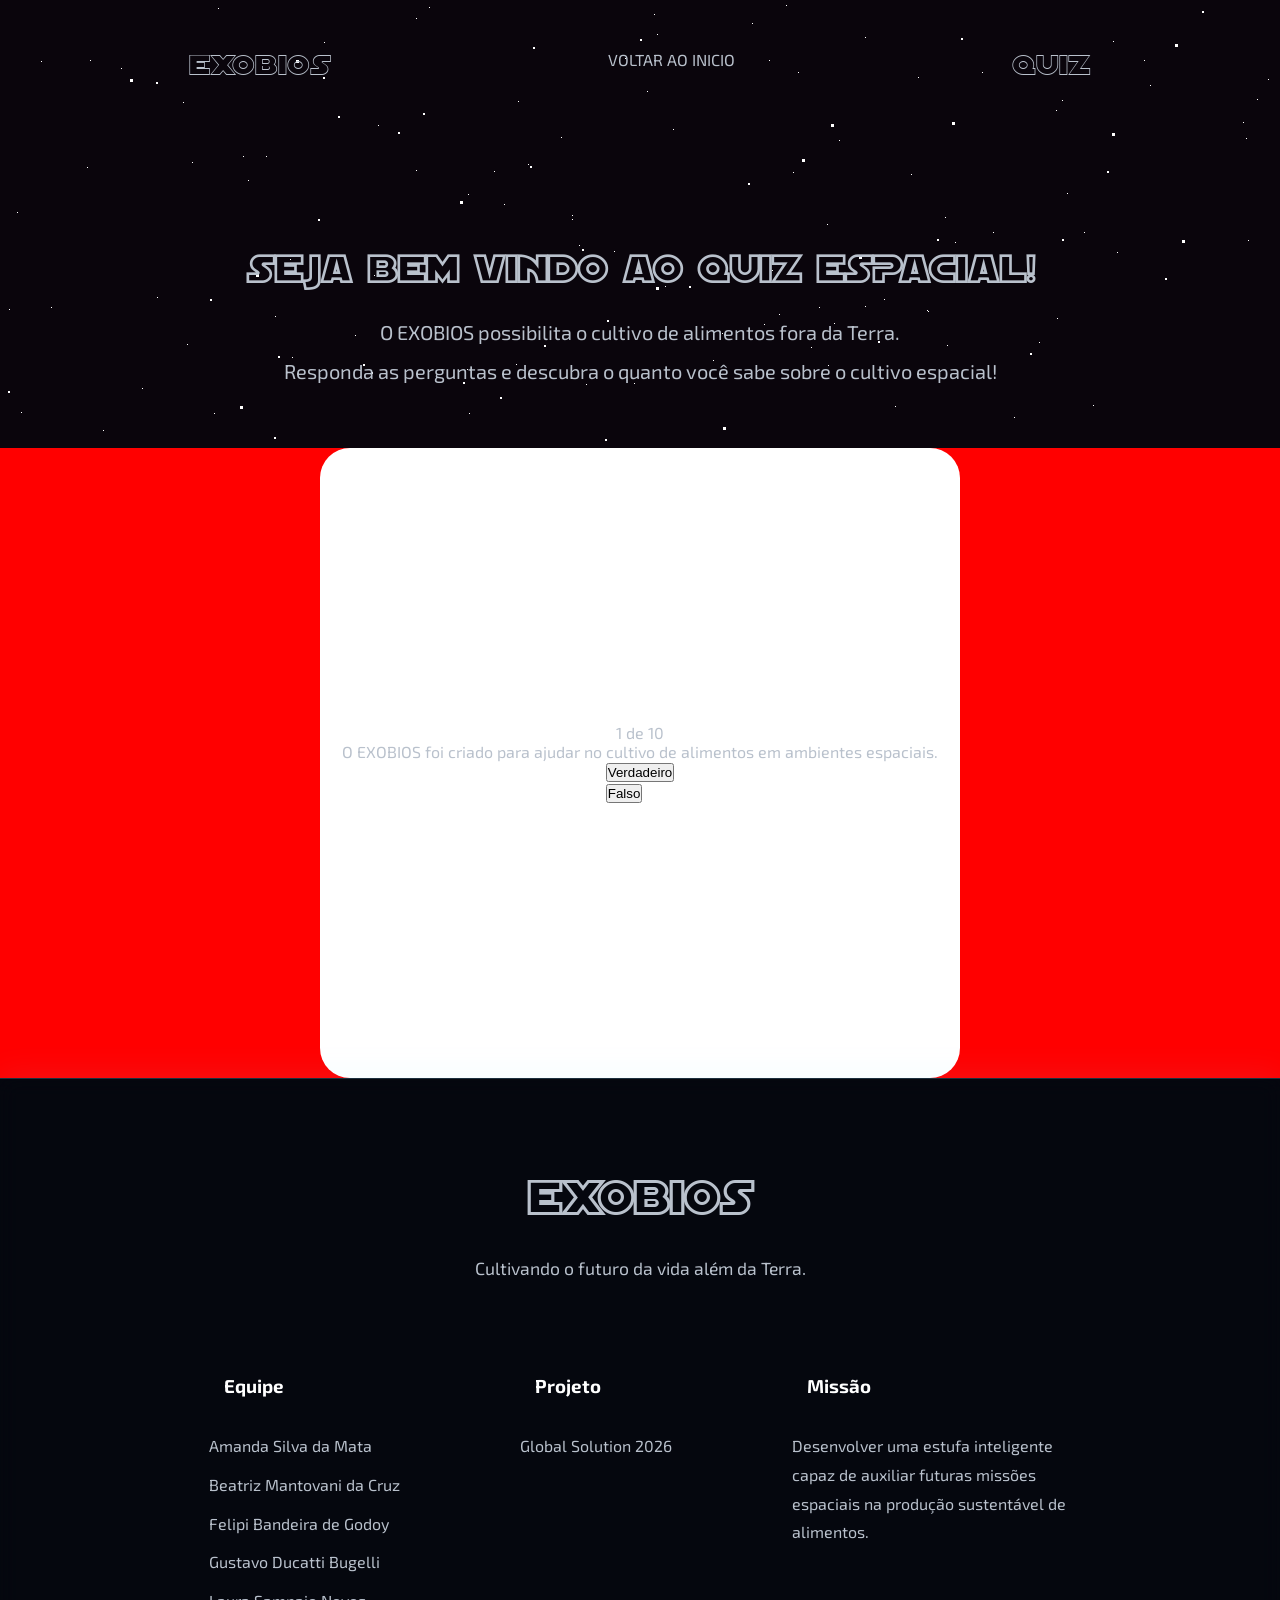
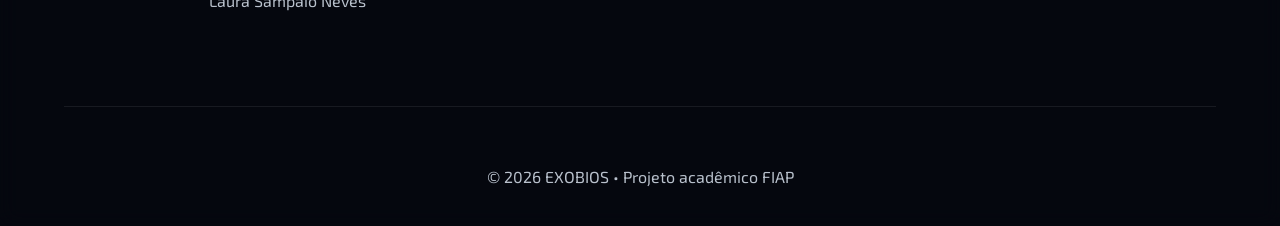
==== src/pages/quiz.html @ ea86cc4a "add: adicionando quiz" ====
<!DOCTYPE html>
<html lang="en">
<head>
    <meta charset="UTF-8">
    <meta name="viewport" content="width=device-width, initial-scale=1.0">
    <link rel="stylesheet" href="../style/quiz.css">
    <link rel="stylesheet" href="../style/style.css">
    <link rel="preconnect" href="https://fonts.googleapis.com">
    <link rel="preconnect" href="https://fonts.gstatic.com" crossorigin>
    <link href="https://fonts.googleapis.com/css2?family=Exo+2:ital,wght@0,100..900;1,100..900&family=Roboto:ital,wght@0,100..900;1,100..900&display=swap" rel="stylesheet">
    <link rel="icon" href="../assets/imgs/lua-icon.svg" type="image/png">
    <title>EXOBIOS</title>
</head>
<body>
    <section class="wrapper">
        <div id="stars"></div>
        <div id="stars2"></div>
        <div id="stars3"></div>
    </section>
    <header>
        <div class="menu-container">
            <a href="../../index.html" class="exobios-home">EXOBIOS</a>
            <div class="menu-opcoes">
                <a href="#problema" class="menu-opcoes-link">VOLTAR AO INICIO</a>
            </div>
            <a href="./quiz.html" class="quiz-home">QUIZ</a>
        </div>
    </header>


    <main>
        <section id="inicio-quiz">
            <h1 class="quiz-titulo">SEJA BEM VINDO AO QUIZ ESPACIAL!</h1>
            <p class="quiz-subtitulo">O EXOBIOS possibilita o cultivo de alimentos fora da Terra.</p>
            <p class="quiz-subtitulo">Responda as perguntas e descubra o quanto você sabe sobre o cultivo espacial!</p>
        </section>
        

        <section id="quiz-container">
            <div id="conteudo-quiz">
                <span class="numero"></span>
                <p class="pergunta"></p>
                <div class="respostas"></div>
            </div>

            <div id="resultado-quiz">
                <h2 class="resultado-titulo"></h2>
                <p class="resultado-subtitulo"></p>
                <button id="btn-reiniciar-quiz">Reiniciar Quiz</button>
            </div>
        </section>
    </main>


    <footer class="footer-exobios">
        <div class="footer-topo">
            <div class="footer-linha"></div>
            <h2 class="footer-logo">EXOBIOS</h2>
            <p class="footer-slogan">
                Cultivando o futuro da vida além da Terra.
            </p>
        </div>
        <div class="footer-conteudo">
            <div class="footer-coluna">
                <h3>Equipe</h3>
                <p>Amanda Silva da Mata</p>
                <p>Beatriz Mantovani da Cruz</p>
                <p>Felipi Bandeira de Godoy</p>
                <p>Gustavo Ducatti Bugelli</p>
                <p>Laura Sampaio Neves</p>
            </div>
            <div class="footer-coluna">
                <h3>Projeto</h3>
                <p>Global Solution 2026</p>
            </div>
            <div class="footer-coluna">
                <h3>Missão</h3>
                <p>
                    Desenvolver uma estufa inteligente capaz de auxiliar
                    futuras missões espaciais na produção sustentável de alimentos.
                </p>
            </div>
        </div>
        <div class="footer-base">
            <div class="footer-planetas">
                <i class="fa-solid fa-seedling"></i>
                <i class="fa-solid fa-microchip"></i>
                <i class="fa-solid fa-satellite"></i>
                <i class="fa-solid fa-rocket"></i>
            </div>
            <p>
                © 2026 EXOBIOS • Projeto acadêmico FIAP
            </p>
        </div>
    </footer>

    <script src="../js/script.js" type="module"></script>
</body>
</html>
---- src/style/quiz.css ----
#inicio-quiz {
    padding: 50px;
}

.quiz-titulo {
    font-size: 40px;
    color: #B9C1CC;
    text-align: center;
    margin-bottom: 30px;
}

.quiz-subtitulo {
    font-family: "Exo 2", sans-serif;
    font-size: 20px;
    text-align: center;
    margin: 15px;
}


/* QUIZ CONTAINER */

#quiz-container {
    display: flex;
    flex-direction: column;
    align-items: center;
    gap: 20px;
    justify-content: center;
    background-color: #ff0000;
    height: 70vh;
}

#conteudo-quiz, #resultado-quiz {
    display: flex;
    flex-direction: column;
    align-items: center;
    padding: 20px;
    justify-content: center;
    background-color: #fff;
    border-radius: 30px;
    width: 50%;
    height: 100%;
}

#resultado-quiz {
    display: none;
}
---- src/style/style.css ----
*{
    margin: 0;
    padding: 0;
    box-sizing: border-box;
}

@font-face {
    font-family: 'SF';
    src: url('../assets/fonts/SF\ Distant\ Galaxy\ Outline.ttf');
}

:root {
  --fundo-body: #0A050C;
  --texto: #B9C1CC;
}

html{
    scroll-behavior: smooth;
}

body{
    background-color: var(--fundo-body);
    color: var(--texto);
    font-family: "Exo 2", sans-serif;
}

/* efeito de estrelas no fundo :) ínicio */

#stars {
    width: 1px;
    height: 1px;
    background: transparent;
    animation: animStar 50s linear infinite;
    box-shadow: 779px 1331px #fff, 324px 42px #fff, 303px 586px #fff,
    1312px 276px #fff, 451px 625px #fff, 521px 1931px #fff, 1087px 1871px #fff,
    36px 1546px #fff, 132px 934px #fff, 1698px 901px #fff, 1418px 664px #fff,
    1448px 1157px #fff, 1084px 232px #fff, 347px 1776px #fff, 1722px 243px #fff,
    1629px 835px #fff, 479px 969px #fff, 1231px 960px #fff, 586px 384px #fff,
    164px 527px #fff, 8px 646px #fff, 1150px 1126px #fff, 665px 1357px #fff,
    1556px 1982px #fff, 1260px 1961px #fff, 1675px 1741px #fff,
    1843px 1514px #fff, 718px 1628px #fff, 242px 1343px #fff, 1497px 1880px #fff,
    1364px 230px #fff, 1739px 1302px #fff, 636px 959px #fff, 304px 686px #fff,
    614px 751px #fff, 1935px 816px #fff, 1428px 60px #fff, 355px 335px #fff,
    1594px 158px #fff, 90px 60px #fff, 1553px 162px #fff, 1239px 1825px #fff,
    1945px 587px #fff, 749px 1785px #fff, 1987px 1172px #fff, 1301px 1237px #fff,
    1039px 342px #fff, 1585px 1481px #fff, 995px 1048px #fff, 524px 932px #fff,
    214px 413px #fff, 1701px 1300px #fff, 1037px 1613px #fff, 1871px 996px #fff,
    1360px 1635px #fff, 1110px 1313px #fff, 412px 1783px #fff, 1949px 177px #fff,
    903px 1854px #fff, 700px 1936px #fff, 378px 125px #fff, 308px 834px #fff,
    1118px 962px #fff, 1350px 1929px #fff, 781px 1811px #fff, 561px 137px #fff,
    757px 1148px #fff, 1670px 1979px #fff, 343px 739px #fff, 945px 795px #fff,
    576px 1903px #fff, 1078px 1436px #fff, 1583px 450px #fff, 1366px 474px #fff,
    297px 1873px #fff, 192px 162px #fff, 1624px 1633px #fff, 59px 453px #fff,
    82px 1872px #fff, 1933px 498px #fff, 1966px 1974px #fff, 1975px 1688px #fff,
    779px 314px #fff, 1858px 1543px #fff, 73px 1507px #fff, 1693px 975px #fff,
    1683px 108px #fff, 1768px 1654px #fff, 654px 14px #fff, 494px 171px #fff,
    1689px 1895px #fff, 1660px 263px #fff, 1031px 903px #fff, 1203px 1393px #fff,
    1333px 1421px #fff, 1113px 41px #fff, 1206px 1645px #fff, 1325px 1635px #fff,
    142px 388px #fff, 572px 215px #fff, 1535px 296px #fff, 1419px 407px #fff,
    1379px 1003px #fff, 329px 469px #fff, 1791px 1652px #fff, 935px 1802px #fff,
    1330px 1820px #fff, 421px 1933px #fff, 828px 365px #fff, 275px 316px #fff,
    707px 960px #fff, 1605px 1554px #fff, 625px 58px #fff, 717px 1697px #fff,
    1669px 246px #fff, 1925px 322px #fff, 1154px 1803px #fff, 1929px 295px #fff,
    1248px 240px #fff, 1045px 1755px #fff, 166px 942px #fff, 1888px 1773px #fff,
    678px 1963px #fff, 1370px 569px #fff, 1974px 1400px #fff, 1786px 460px #fff,
    51px 307px #fff, 784px 1400px #fff, 730px 1258px #fff, 1712px 393px #fff,
    416px 170px #fff, 1797px 1932px #fff, 572px 219px #fff, 1557px 1856px #fff,
    218px 8px #fff, 348px 1334px #fff, 469px 413px #fff, 385px 1738px #fff,
    1357px 1818px #fff, 240px 942px #fff, 248px 1847px #fff, 1535px 806px #fff,
    236px 1514px #fff, 1429px 1556px #fff, 73px 1633px #fff, 1398px 1121px #fff,
    671px 1301px #fff, 1404px 1663px #fff, 740px 1018px #fff, 1600px 377px #fff,
    785px 514px #fff, 112px 1084px #fff, 1915px 1887px #fff, 1463px 1848px #fff,
    687px 1115px #fff, 1268px 1768px #fff, 1729px 1425px #fff,
    1284px 1022px #fff, 801px 974px #fff, 1975px 1317px #fff, 1354px 834px #fff,
    1446px 1484px #fff, 1283px 1786px #fff, 11px 523px #fff, 1842px 236px #fff,
    1355px 654px #fff, 429px 7px #fff, 1033px 1128px #fff, 157px 297px #fff,
    545px 635px #fff, 52px 1080px #fff, 827px 1520px #fff, 1121px 490px #fff,
    9px 309px #fff, 1744px 1586px #fff, 1014px 417px #fff, 1534px 524px #fff,
    958px 552px #fff, 1403px 1496px #fff, 387px 703px #fff, 1522px 548px #fff,
    1355px 282px #fff, 1532px 601px #fff, 1838px 790px #fff, 290px 259px #fff,
    295px 598px #fff, 1601px 539px #fff, 1561px 1272px #fff, 34px 1922px #fff,
    1024px 543px #fff, 467px 369px #fff, 722px 333px #fff, 1976px 1255px #fff,
    766px 983px #fff, 1582px 1285px #fff, 12px 512px #fff, 617px 1410px #fff,
    682px 577px #fff, 1334px 1438px #fff, 439px 327px #fff, 1617px 1661px #fff,
    673px 129px #fff, 794px 941px #fff, 1386px 1902px #fff, 37px 1353px #fff,
    1467px 1353px #fff, 416px 18px #fff, 187px 344px #fff, 200px 1898px #fff,
    1491px 1619px #fff, 811px 347px #fff, 924px 1827px #fff, 945px 217px #fff,
    1735px 1228px #fff, 379px 1890px #fff, 79px 761px #fff, 825px 1837px #fff,
    1980px 1558px #fff, 1308px 1573px #fff, 1488px 1726px #fff,
    382px 1208px #fff, 522px 595px #fff, 1277px 1898px #fff, 354px 552px #fff,
    161px 1784px #fff, 614px 251px #fff, 526px 1576px #fff, 17px 212px #fff,
    179px 996px #fff, 467px 1208px #fff, 1944px 1838px #fff, 1140px 1093px #fff,
    858px 1007px #fff, 200px 1064px #fff, 423px 1964px #fff, 1945px 439px #fff,
    1377px 689px #fff, 1120px 1437px #fff, 1876px 668px #fff, 907px 1324px #fff,
    343px 1976px #fff, 1816px 1501px #fff, 1849px 177px #fff, 647px 91px #fff,
    1984px 1012px #fff, 1336px 1300px #fff, 128px 648px #fff, 305px 1060px #fff,
    1324px 826px #fff, 1263px 1314px #fff, 1801px 629px #fff, 1614px 1555px #fff,
    1634px 90px #fff, 1603px 452px #fff, 891px 1984px #fff, 1556px 1906px #fff,
    121px 68px #fff, 1676px 1714px #fff, 516px 936px #fff, 1947px 1492px #fff,
    1455px 1519px #fff, 45px 602px #fff, 205px 1039px #fff, 793px 172px #fff,
    1562px 1739px #fff, 1056px 110px #fff, 1512px 379px #fff, 1795px 1621px #fff,
    1848px 607px #fff, 262px 1719px #fff, 477px 991px #fff, 483px 883px #fff,
    1239px 1197px #fff, 1496px 647px #fff, 1649px 25px #fff, 1491px 1946px #fff,
    119px 996px #fff, 179px 1472px #fff, 1341px 808px #fff, 1565px 1700px #fff,
    407px 1544px #fff, 1754px 357px #fff, 1288px 981px #fff, 902px 1997px #fff,
    1755px 1668px #fff, 186px 877px #fff, 1202px 1882px #fff, 461px 1213px #fff,
    1400px 748px #fff, 1969px 1899px #fff, 809px 522px #fff, 514px 1219px #fff,
    374px 275px #fff, 938px 1973px #fff, 357px 552px #fff, 144px 1722px #fff,
    1572px 912px #fff, 402px 1858px #fff, 1544px 1195px #fff, 667px 1257px #fff,
    727px 1496px #fff, 993px 232px #fff, 1772px 313px #fff, 1040px 1590px #fff,
    1204px 1973px #fff, 1268px 79px #fff, 1555px 1048px #fff, 986px 1707px #fff,
    978px 1710px #fff, 713px 360px #fff, 407px 863px #fff, 461px 736px #fff,
    284px 1608px #fff, 103px 430px #fff, 1283px 1319px #fff, 977px 1186px #fff,
    1966px 1516px #fff, 1287px 1129px #fff, 70px 1098px #fff, 1189px 889px #fff,
    1126px 1734px #fff, 309px 1292px #fff, 879px 764px #fff, 65px 473px #fff,
    1003px 1959px #fff, 658px 791px #fff, 402px 1576px #fff, 35px 622px #fff,
    529px 1589px #fff, 164px 666px #fff, 1876px 1290px #fff, 1541px 526px #fff,
    270px 1297px #fff, 440px 865px #fff, 1500px 802px #fff, 182px 1754px #fff,
    1264px 892px #fff, 272px 1249px #fff, 1289px 1535px #fff, 190px 1646px #fff,
    955px 242px #fff, 1456px 1597px #fff, 1727px 1983px #fff, 635px 801px #fff,
    226px 455px #fff, 1396px 1710px #fff, 849px 1863px #fff, 237px 1264px #fff,
    839px 140px #fff, 1122px 735px #fff, 1280px 15px #fff, 1318px 242px #fff,
    1819px 1148px #fff, 333px 1392px #fff, 1949px 553px #fff, 1878px 1332px #fff,
    467px 548px #fff, 1812px 1082px #fff, 1067px 193px #fff, 243px 156px #fff,
    483px 1616px #fff, 1714px 933px #fff, 759px 1800px #fff, 1822px 995px #fff,
    1877px 572px #fff, 581px 1084px #fff, 107px 732px #fff, 642px 1837px #fff,
    166px 1493px #fff, 1555px 198px #fff, 819px 307px #fff, 947px 345px #fff,
    827px 224px #fff, 927px 1394px #fff, 540px 467px #fff, 1093px 405px #fff,
    1140px 927px #fff, 130px 529px #fff, 33px 1980px #fff, 1147px 1663px #fff,
    1616px 1436px #fff, 528px 710px #fff, 798px 1100px #fff, 505px 1480px #fff,
    899px 641px #fff, 1909px 1949px #fff, 1311px 964px #fff, 979px 1301px #fff,
    1393px 969px #fff, 1793px 1886px #fff, 292px 357px #fff, 1196px 1718px #fff,
    1290px 1994px #fff, 537px 1973px #fff, 1181px 1674px #fff,
    1740px 1566px #fff, 1307px 265px #fff, 922px 522px #fff, 1892px 472px #fff,
    384px 1746px #fff, 392px 1098px #fff, 647px 548px #fff, 390px 1498px #fff,
    1246px 138px #fff, 730px 876px #fff, 192px 1472px #fff, 1790px 1789px #fff,
    928px 311px #fff, 1253px 1647px #fff, 747px 1921px #fff, 1561px 1025px #fff,
    1533px 1292px #fff, 1985px 195px #fff, 728px 729px #fff, 1712px 1936px #fff,
    512px 1717px #fff, 1528px 483px #fff, 313px 1642px #fff, 281px 1849px #fff,
    1212px 799px #fff, 435px 1191px #fff, 1422px 611px #fff, 1718px 1964px #fff,
    411px 944px #fff, 210px 636px #fff, 1502px 1295px #fff, 1434px 349px #fff,
    769px 60px #fff, 747px 1053px #fff, 789px 504px #fff, 1436px 1264px #fff,
    1893px 1225px #fff, 1394px 1788px #fff, 1108px 1317px #fff,
    1673px 1395px #fff, 854px 1010px #fff, 1705px 80px #fff, 1858px 148px #fff,
    1729px 344px #fff, 1388px 664px #fff, 895px 406px #fff, 1479px 157px #fff,
    1441px 1157px #fff, 552px 1900px #fff, 516px 364px #fff, 1647px 189px #fff,
    1427px 1071px #fff, 785px 729px #fff, 1080px 1710px #fff, 504px 204px #fff,
    1177px 1622px #fff, 657px 34px #fff, 1296px 1099px #fff, 248px 180px #fff,
    1212px 1568px #fff, 667px 1562px #fff, 695px 841px #fff, 1608px 1247px #fff,
    751px 882px #fff, 87px 167px #fff, 607px 1368px #fff, 1363px 1203px #fff,
    1836px 317px #fff, 1668px 1703px #fff, 830px 1154px #fff, 1721px 1398px #fff,
    1601px 1280px #fff, 976px 874px #fff, 1743px 254px #fff, 1020px 1815px #fff,
    1670px 1766px #fff, 1890px 735px #fff, 1379px 136px #fff, 1864px 695px #fff,
    206px 965px #fff, 1404px 1932px #fff, 1923px 1360px #fff, 247px 682px #fff,
    519px 1708px #fff, 645px 750px #fff, 1164px 1204px #fff, 834px 323px #fff,
    172px 1350px #fff, 213px 972px #fff, 1837px 190px #fff, 285px 1806px #fff,
    1047px 1299px #fff, 1548px 825px #fff, 1730px 324px #fff, 1346px 1909px #fff,
    772px 270px #fff, 345px 1190px #fff, 478px 1433px #fff, 1479px 25px #fff,
    1994px 1830px #fff, 1744px 732px #fff, 20px 1635px #fff, 690px 1795px #fff,
    1594px 569px #fff, 579px 245px #fff, 1398px 733px #fff, 408px 1352px #fff,
    1774px 120px #fff, 1152px 1370px #fff, 1698px 1810px #fff, 710px 1450px #fff,
    665px 286px #fff, 493px 1720px #fff, 786px 5px #fff, 637px 1140px #fff,
    764px 324px #fff, 927px 310px #fff, 938px 1424px #fff, 1884px 744px #fff,
    913px 462px #fff, 1831px 1936px #fff, 1527px 249px #fff, 36px 1381px #fff,
    1597px 581px #fff, 1530px 355px #fff, 949px 459px #fff, 799px 828px #fff,
    242px 1471px #fff, 654px 797px #fff, 796px 594px #fff, 1365px 678px #fff,
    752px 23px #fff, 1630px 541px #fff, 982px 72px #fff, 1733px 1831px #fff,
    21px 412px #fff, 775px 998px #fff, 335px 1945px #fff, 264px 583px #fff,
    158px 1311px #fff, 528px 164px #fff, 1978px 574px #fff, 717px 1203px #fff,
    734px 1591px #fff, 1555px 820px #fff, 16px 1943px #fff, 1625px 1177px #fff,
    1236px 690px #fff, 1585px 1590px #fff, 1737px 1728px #fff, 721px 698px #fff,
    1804px 1186px #fff, 166px 980px #fff, 1850px 230px #fff, 330px 1712px #fff,
    95px 797px #fff, 1948px 1078px #fff, 469px 939px #fff, 1269px 1899px #fff,
    955px 1220px #fff, 1137px 1075px #fff, 312px 1293px #fff, 986px 1762px #fff,
    1103px 1238px #fff, 428px 1993px #fff, 355px 570px #fff, 977px 1836px #fff,
    1395px 1092px #fff, 276px 913px #fff, 1743px 656px #fff, 773px 502px #fff,
    1686px 1322px #fff, 1516px 1945px #fff, 1334px 501px #fff, 266px 156px #fff,
    455px 655px #fff, 798px 72px #fff, 1059px 1259px #fff, 1402px 1687px #fff,
    236px 1329px #fff, 1455px 786px #fff, 146px 1228px #fff, 1851px 823px #fff,
    1062px 100px #fff, 1220px 953px #fff, 20px 1826px #fff, 36px 1063px #fff,
    1525px 338px #fff, 790px 1521px #fff, 741px 1099px #fff, 288px 1489px #fff,
    700px 1060px #fff, 390px 1071px #fff, 411px 1036px #fff, 1853px 1072px #fff,
    1446px 1085px #fff, 1164px 874px #fff, 924px 925px #fff, 291px 271px #fff,
    1257px 1964px #fff, 1580px 1352px #fff, 1507px 1216px #fff, 211px 956px #fff,
    985px 1195px #fff, 975px 1640px #fff, 518px 101px #fff, 663px 1395px #fff,
    914px 532px #fff, 145px 1320px #fff, 69px 1397px #fff, 982px 523px #fff,
    257px 725px #fff, 1599px 831px #fff, 1636px 1513px #fff, 1250px 1158px #fff,
    1132px 604px #fff, 183px 102px #fff, 1057px 318px #fff, 1247px 1835px #fff,
    1983px 1110px #fff, 1077px 1455px #fff, 921px 1770px #fff, 806px 1350px #fff,
    1938px 1992px #fff, 855px 1260px #fff, 902px 1345px #fff, 658px 1908px #fff,
    1845px 679px #fff, 712px 1482px #fff, 595px 950px #fff, 1784px 1992px #fff,
    1847px 1785px #fff, 691px 1004px #fff, 175px 1179px #fff, 1666px 1911px #fff,
    41px 61px #fff, 971px 1080px #fff, 1830px 1450px #fff, 1351px 1518px #fff,
    1257px 99px #fff, 1395px 1498px #fff, 1117px 252px #fff, 1779px 597px #fff,
    1346px 729px #fff, 1108px 1144px #fff, 402px 691px #fff, 72px 496px #fff,
    1673px 1604px #fff, 1497px 974px #fff, 1865px 1664px #fff, 88px 806px #fff,
    918px 77px #fff, 244px 1118px #fff, 256px 1820px #fff, 1851px 1840px #fff,
    605px 1851px #fff, 634px 383px #fff, 865px 37px #fff, 943px 1024px #fff,
    1951px 177px #fff, 1097px 523px #fff, 985px 1700px #fff, 1243px 122px #fff,
    768px 1070px #fff, 468px 194px #fff, 320px 1867px #fff, 1850px 185px #fff,
    380px 1616px #fff, 468px 1294px #fff, 1122px 1743px #fff, 884px 299px #fff,
    1300px 1917px #fff, 1860px 396px #fff, 1270px 990px #fff, 529px 733px #fff,
    1975px 1347px #fff, 1885px 685px #fff, 226px 506px #fff, 651px 878px #fff,
    1323px 680px #fff, 1284px 680px #fff, 238px 1967px #fff, 911px 174px #fff,
    1111px 521px #fff, 1150px 85px #fff, 794px 502px #fff, 484px 1856px #fff,
    1809px 368px #fff, 112px 953px #fff, 590px 1009px #fff, 1655px 311px #fff,
    100px 1026px #fff, 1803px 352px #fff, 865px 306px #fff, 1077px 1019px #fff,
    1335px 872px #fff, 1647px 1298px #fff, 1233px 1387px #fff, 698px 1036px #fff,
    659px 1860px #fff, 388px 1412px #fff, 1212px 458px #fff, 755px 1468px #fff,
    696px 1654px #fff, 1144px 60px #fff;
}

#stars:after {
    content: '';
    position: absolute;
    top: 2000px;
    width: 1px;
    height: 1px;
    background: transparent;
    box-shadow: 779px 1331px #fff, 324px 42px #fff, 303px 586px #fff,
    1312px 276px #fff, 451px 625px #fff, 521px 1931px #fff, 1087px 1871px #fff,
    36px 1546px #fff, 132px 934px #fff, 1698px 901px #fff, 1418px 664px #fff,
    1448px 1157px #fff, 1084px 232px #fff, 347px 1776px #fff, 1722px 243px #fff,
    1629px 835px #fff, 479px 969px #fff, 1231px 960px #fff, 586px 384px #fff,
    164px 527px #fff, 8px 646px #fff, 1150px 1126px #fff, 665px 1357px #fff,
    1556px 1982px #fff, 1260px 1961px #fff, 1675px 1741px #fff,
    1843px 1514px #fff, 718px 1628px #fff, 242px 1343px #fff, 1497px 1880px #fff,
    1364px 230px #fff, 1739px 1302px #fff, 636px 959px #fff, 304px 686px #fff,
    614px 751px #fff, 1935px 816px #fff, 1428px 60px #fff, 355px 335px #fff,
    1594px 158px #fff, 90px 60px #fff, 1553px 162px #fff, 1239px 1825px #fff,
    1945px 587px #fff, 749px 1785px #fff, 1987px 1172px #fff, 1301px 1237px #fff,
    1039px 342px #fff, 1585px 1481px #fff, 995px 1048px #fff, 524px 932px #fff,
    214px 413px #fff, 1701px 1300px #fff, 1037px 1613px #fff, 1871px 996px #fff,
    1360px 1635px #fff, 1110px 1313px #fff, 412px 1783px #fff, 1949px 177px #fff,
    903px 1854px #fff, 700px 1936px #fff, 378px 125px #fff, 308px 834px #fff,
    1118px 962px #fff, 1350px 1929px #fff, 781px 1811px #fff, 561px 137px #fff,
    757px 1148px #fff, 1670px 1979px #fff, 343px 739px #fff, 945px 795px #fff,
    576px 1903px #fff, 1078px 1436px #fff, 1583px 450px #fff, 1366px 474px #fff,
    297px 1873px #fff, 192px 162px #fff, 1624px 1633px #fff, 59px 453px #fff,
    82px 1872px #fff, 1933px 498px #fff, 1966px 1974px #fff, 1975px 1688px #fff,
    779px 314px #fff, 1858px 1543px #fff, 73px 1507px #fff, 1693px 975px #fff,
    1683px 108px #fff, 1768px 1654px #fff, 654px 14px #fff, 494px 171px #fff,
    1689px 1895px #fff, 1660px 263px #fff, 1031px 903px #fff, 1203px 1393px #fff,
    1333px 1421px #fff, 1113px 41px #fff, 1206px 1645px #fff, 1325px 1635px #fff,
    142px 388px #fff, 572px 215px #fff, 1535px 296px #fff, 1419px 407px #fff,
    1379px 1003px #fff, 329px 469px #fff, 1791px 1652px #fff, 935px 1802px #fff,
    1330px 1820px #fff, 421px 1933px #fff, 828px 365px #fff, 275px 316px #fff,
    707px 960px #fff, 1605px 1554px #fff, 625px 58px #fff, 717px 1697px #fff,
    1669px 246px #fff, 1925px 322px #fff, 1154px 1803px #fff, 1929px 295px #fff,
    1248px 240px #fff, 1045px 1755px #fff, 166px 942px #fff, 1888px 1773px #fff,
    678px 1963px #fff, 1370px 569px #fff, 1974px 1400px #fff, 1786px 460px #fff,
    51px 307px #fff, 784px 1400px #fff, 730px 1258px #fff, 1712px 393px #fff,
    416px 170px #fff, 1797px 1932px #fff, 572px 219px #fff, 1557px 1856px #fff,
    218px 8px #fff, 348px 1334px #fff, 469px 413px #fff, 385px 1738px #fff,
    1357px 1818px #fff, 240px 942px #fff, 248px 1847px #fff, 1535px 806px #fff,
    236px 1514px #fff, 1429px 1556px #fff, 73px 1633px #fff, 1398px 1121px #fff,
    671px 1301px #fff, 1404px 1663px #fff, 740px 1018px #fff, 1600px 377px #fff,
    785px 514px #fff, 112px 1084px #fff, 1915px 1887px #fff, 1463px 1848px #fff,
    687px 1115px #fff, 1268px 1768px #fff, 1729px 1425px #fff,
    1284px 1022px #fff, 801px 974px #fff, 1975px 1317px #fff, 1354px 834px #fff,
    1446px 1484px #fff, 1283px 1786px #fff, 11px 523px #fff, 1842px 236px #fff,
    1355px 654px #fff, 429px 7px #fff, 1033px 1128px #fff, 157px 297px #fff,
    545px 635px #fff, 52px 1080px #fff, 827px 1520px #fff, 1121px 490px #fff,
    9px 309px #fff, 1744px 1586px #fff, 1014px 417px #fff, 1534px 524px #fff,
    958px 552px #fff, 1403px 1496px #fff, 387px 703px #fff, 1522px 548px #fff,
    1355px 282px #fff, 1532px 601px #fff, 1838px 790px #fff, 290px 259px #fff,
    295px 598px #fff, 1601px 539px #fff, 1561px 1272px #fff, 34px 1922px #fff,
    1024px 543px #fff, 467px 369px #fff, 722px 333px #fff, 1976px 1255px #fff,
    766px 983px #fff, 1582px 1285px #fff, 12px 512px #fff, 617px 1410px #fff,
    682px 577px #fff, 1334px 1438px #fff, 439px 327px #fff, 1617px 1661px #fff,
    673px 129px #fff, 794px 941px #fff, 1386px 1902px #fff, 37px 1353px #fff,
    1467px 1353px #fff, 416px 18px #fff, 187px 344px #fff, 200px 1898px #fff,
    1491px 1619px #fff, 811px 347px #fff, 924px 1827px #fff, 945px 217px #fff,
    1735px 1228px #fff, 379px 1890px #fff, 79px 761px #fff, 825px 1837px #fff,
    1980px 1558px #fff, 1308px 1573px #fff, 1488px 1726px #fff,
    382px 1208px #fff, 522px 595px #fff, 1277px 1898px #fff, 354px 552px #fff,
    161px 1784px #fff, 614px 251px #fff, 526px 1576px #fff, 17px 212px #fff,
    179px 996px #fff, 467px 1208px #fff, 1944px 1838px #fff, 1140px 1093px #fff,
    858px 1007px #fff, 200px 1064px #fff, 423px 1964px #fff, 1945px 439px #fff,
    1377px 689px #fff, 1120px 1437px #fff, 1876px 668px #fff, 907px 1324px #fff,
    343px 1976px #fff, 1816px 1501px #fff, 1849px 177px #fff, 647px 91px #fff,
    1984px 1012px #fff, 1336px 1300px #fff, 128px 648px #fff, 305px 1060px #fff,
    1324px 826px #fff, 1263px 1314px #fff, 1801px 629px #fff, 1614px 1555px #fff,
    1634px 90px #fff, 1603px 452px #fff, 891px 1984px #fff, 1556px 1906px #fff,
    121px 68px #fff, 1676px 1714px #fff, 516px 936px #fff, 1947px 1492px #fff,
    1455px 1519px #fff, 45px 602px #fff, 205px 1039px #fff, 793px 172px #fff,
    1562px 1739px #fff, 1056px 110px #fff, 1512px 379px #fff, 1795px 1621px #fff,
    1848px 607px #fff, 262px 1719px #fff, 477px 991px #fff, 483px 883px #fff,
    1239px 1197px #fff, 1496px 647px #fff, 1649px 25px #fff, 1491px 1946px #fff,
    119px 996px #fff, 179px 1472px #fff, 1341px 808px #fff, 1565px 1700px #fff,
    407px 1544px #fff, 1754px 357px #fff, 1288px 981px #fff, 902px 1997px #fff,
    1755px 1668px #fff, 186px 877px #fff, 1202px 1882px #fff, 461px 1213px #fff,
    1400px 748px #fff, 1969px 1899px #fff, 809px 522px #fff, 514px 1219px #fff,
    374px 275px #fff, 938px 1973px #fff, 357px 552px #fff, 144px 1722px #fff,
    1572px 912px #fff, 402px 1858px #fff, 1544px 1195px #fff, 667px 1257px #fff,
    727px 1496px #fff, 993px 232px #fff, 1772px 313px #fff, 1040px 1590px #fff,
    1204px 1973px #fff, 1268px 79px #fff, 1555px 1048px #fff, 986px 1707px #fff,
    978px 1710px #fff, 713px 360px #fff, 407px 863px #fff, 461px 736px #fff,
    284px 1608px #fff, 103px 430px #fff, 1283px 1319px #fff, 977px 1186px #fff,
    1966px 1516px #fff, 1287px 1129px #fff, 70px 1098px #fff, 1189px 889px #fff,
    1126px 1734px #fff, 309px 1292px #fff, 879px 764px #fff, 65px 473px #fff,
    1003px 1959px #fff, 658px 791px #fff, 402px 1576px #fff, 35px 622px #fff,
    529px 1589px #fff, 164px 666px #fff, 1876px 1290px #fff, 1541px 526px #fff,
    270px 1297px #fff, 440px 865px #fff, 1500px 802px #fff, 182px 1754px #fff,
    1264px 892px #fff, 272px 1249px #fff, 1289px 1535px #fff, 190px 1646px #fff,
    955px 242px #fff, 1456px 1597px #fff, 1727px 1983px #fff, 635px 801px #fff,
    226px 455px #fff, 1396px 1710px #fff, 849px 1863px #fff, 237px 1264px #fff,
    839px 140px #fff, 1122px 735px #fff, 1280px 15px #fff, 1318px 242px #fff,
    1819px 1148px #fff, 333px 1392px #fff, 1949px 553px #fff, 1878px 1332px #fff,
    467px 548px #fff, 1812px 1082px #fff, 1067px 193px #fff, 243px 156px #fff,
    483px 1616px #fff, 1714px 933px #fff, 759px 1800px #fff, 1822px 995px #fff,
    1877px 572px #fff, 581px 1084px #fff, 107px 732px #fff, 642px 1837px #fff,
    166px 1493px #fff, 1555px 198px #fff, 819px 307px #fff, 947px 345px #fff,
    827px 224px #fff, 927px 1394px #fff, 540px 467px #fff, 1093px 405px #fff,
    1140px 927px #fff, 130px 529px #fff, 33px 1980px #fff, 1147px 1663px #fff,
    1616px 1436px #fff, 528px 710px #fff, 798px 1100px #fff, 505px 1480px #fff,
    899px 641px #fff, 1909px 1949px #fff, 1311px 964px #fff, 979px 1301px #fff,
    1393px 969px #fff, 1793px 1886px #fff, 292px 357px #fff, 1196px 1718px #fff,
    1290px 1994px #fff, 537px 1973px #fff, 1181px 1674px #fff,
    1740px 1566px #fff, 1307px 265px #fff, 922px 522px #fff, 1892px 472px #fff,
    384px 1746px #fff, 392px 1098px #fff, 647px 548px #fff, 390px 1498px #fff,
    1246px 138px #fff, 730px 876px #fff, 192px 1472px #fff, 1790px 1789px #fff,
    928px 311px #fff, 1253px 1647px #fff, 747px 1921px #fff, 1561px 1025px #fff,
    1533px 1292px #fff, 1985px 195px #fff, 728px 729px #fff, 1712px 1936px #fff,
    512px 1717px #fff, 1528px 483px #fff, 313px 1642px #fff, 281px 1849px #fff,
    1212px 799px #fff, 435px 1191px #fff, 1422px 611px #fff, 1718px 1964px #fff,
    411px 944px #fff, 210px 636px #fff, 1502px 1295px #fff, 1434px 349px #fff,
    769px 60px #fff, 747px 1053px #fff, 789px 504px #fff, 1436px 1264px #fff,
    1893px 1225px #fff, 1394px 1788px #fff, 1108px 1317px #fff,
    1673px 1395px #fff, 854px 1010px #fff, 1705px 80px #fff, 1858px 148px #fff,
    1729px 344px #fff, 1388px 664px #fff, 895px 406px #fff, 1479px 157px #fff,
    1441px 1157px #fff, 552px 1900px #fff, 516px 364px #fff, 1647px 189px #fff,
    1427px 1071px #fff, 785px 729px #fff, 1080px 1710px #fff, 504px 204px #fff,
    1177px 1622px #fff, 657px 34px #fff, 1296px 1099px #fff, 248px 180px #fff,
    1212px 1568px #fff, 667px 1562px #fff, 695px 841px #fff, 1608px 1247px #fff,
    751px 882px #fff, 87px 167px #fff, 607px 1368px #fff, 1363px 1203px #fff,
    1836px 317px #fff, 1668px 1703px #fff, 830px 1154px #fff, 1721px 1398px #fff,
    1601px 1280px #fff, 976px 874px #fff, 1743px 254px #fff, 1020px 1815px #fff,
    1670px 1766px #fff, 1890px 735px #fff, 1379px 136px #fff, 1864px 695px #fff,
    206px 965px #fff, 1404px 1932px #fff, 1923px 1360px #fff, 247px 682px #fff,
    519px 1708px #fff, 645px 750px #fff, 1164px 1204px #fff, 834px 323px #fff,
    172px 1350px #fff, 213px 972px #fff, 1837px 190px #fff, 285px 1806px #fff,
    1047px 1299px #fff, 1548px 825px #fff, 1730px 324px #fff, 1346px 1909px #fff,
    772px 270px #fff, 345px 1190px #fff, 478px 1433px #fff, 1479px 25px #fff,
    1994px 1830px #fff, 1744px 732px #fff, 20px 1635px #fff, 690px 1795px #fff,
    1594px 569px #fff, 579px 245px #fff, 1398px 733px #fff, 408px 1352px #fff,
    1774px 120px #fff, 1152px 1370px #fff, 1698px 1810px #fff, 710px 1450px #fff,
    665px 286px #fff, 493px 1720px #fff, 786px 5px #fff, 637px 1140px #fff,
    764px 324px #fff, 927px 310px #fff, 938px 1424px #fff, 1884px 744px #fff,
    913px 462px #fff, 1831px 1936px #fff, 1527px 249px #fff, 36px 1381px #fff,
    1597px 581px #fff, 1530px 355px #fff, 949px 459px #fff, 799px 828px #fff,
    242px 1471px #fff, 654px 797px #fff, 796px 594px #fff, 1365px 678px #fff,
    752px 23px #fff, 1630px 541px #fff, 982px 72px #fff, 1733px 1831px #fff,
    21px 412px #fff, 775px 998px #fff, 335px 1945px #fff, 264px 583px #fff,
    158px 1311px #fff, 528px 164px #fff, 1978px 574px #fff, 717px 1203px #fff,
    734px 1591px #fff, 1555px 820px #fff, 16px 1943px #fff, 1625px 1177px #fff,
    1236px 690px #fff, 1585px 1590px #fff, 1737px 1728px #fff, 721px 698px #fff,
    1804px 1186px #fff, 166px 980px #fff, 1850px 230px #fff, 330px 1712px #fff,
    95px 797px #fff, 1948px 1078px #fff, 469px 939px #fff, 1269px 1899px #fff,
    955px 1220px #fff, 1137px 1075px #fff, 312px 1293px #fff, 986px 1762px #fff,
    1103px 1238px #fff, 428px 1993px #fff, 355px 570px #fff, 977px 1836px #fff,
    1395px 1092px #fff, 276px 913px #fff, 1743px 656px #fff, 773px 502px #fff,
    1686px 1322px #fff, 1516px 1945px #fff, 1334px 501px #fff, 266px 156px #fff,
    455px 655px #fff, 798px 72px #fff, 1059px 1259px #fff, 1402px 1687px #fff,
    236px 1329px #fff, 1455px 786px #fff, 146px 1228px #fff, 1851px 823px #fff,
    1062px 100px #fff, 1220px 953px #fff, 20px 1826px #fff, 36px 1063px #fff,
    1525px 338px #fff, 790px 1521px #fff, 741px 1099px #fff, 288px 1489px #fff,
    700px 1060px #fff, 390px 1071px #fff, 411px 1036px #fff, 1853px 1072px #fff,
    1446px 1085px #fff, 1164px 874px #fff, 924px 925px #fff, 291px 271px #fff,
    1257px 1964px #fff, 1580px 1352px #fff, 1507px 1216px #fff, 211px 956px #fff,
    985px 1195px #fff, 975px 1640px #fff, 518px 101px #fff, 663px 1395px #fff,
    914px 532px #fff, 145px 1320px #fff, 69px 1397px #fff, 982px 523px #fff,
    257px 725px #fff, 1599px 831px #fff, 1636px 1513px #fff, 1250px 1158px #fff,
    1132px 604px #fff, 183px 102px #fff, 1057px 318px #fff, 1247px 1835px #fff,
    1983px 1110px #fff, 1077px 1455px #fff, 921px 1770px #fff, 806px 1350px #fff,
    1938px 1992px #fff, 855px 1260px #fff, 902px 1345px #fff, 658px 1908px #fff,
    1845px 679px #fff, 712px 1482px #fff, 595px 950px #fff, 1784px 1992px #fff,
    1847px 1785px #fff, 691px 1004px #fff, 175px 1179px #fff, 1666px 1911px #fff,
    41px 61px #fff, 971px 1080px #fff, 1830px 1450px #fff, 1351px 1518px #fff,
    1257px 99px #fff, 1395px 1498px #fff, 1117px 252px #fff, 1779px 597px #fff,
    1346px 729px #fff, 1108px 1144px #fff, 402px 691px #fff, 72px 496px #fff,
    1673px 1604px #fff, 1497px 974px #fff, 1865px 1664px #fff, 88px 806px #fff,
    918px 77px #fff, 244px 1118px #fff, 256px 1820px #fff, 1851px 1840px #fff,
    605px 1851px #fff, 634px 383px #fff, 865px 37px #fff, 943px 1024px #fff,
    1951px 177px #fff, 1097px 523px #fff, 985px 1700px #fff, 1243px 122px #fff,
    768px 1070px #fff, 468px 194px #fff, 320px 1867px #fff, 1850px 185px #fff,
    380px 1616px #fff, 468px 1294px #fff, 1122px 1743px #fff, 884px 299px #fff,
    1300px 1917px #fff, 1860px 396px #fff, 1270px 990px #fff, 529px 733px #fff,
    1975px 1347px #fff, 1885px 685px #fff, 226px 506px #fff, 651px 878px #fff,
    1323px 680px #fff, 1284px 680px #fff, 238px 1967px #fff, 911px 174px #fff,
    1111px 521px #fff, 1150px 85px #fff, 794px 502px #fff, 484px 1856px #fff,
    1809px 368px #fff, 112px 953px #fff, 590px 1009px #fff, 1655px 311px #fff,
    100px 1026px #fff, 1803px 352px #fff, 865px 306px #fff, 1077px 1019px #fff,
    1335px 872px #fff, 1647px 1298px #fff, 1233px 1387px #fff, 698px 1036px #fff,
    659px 1860px #fff, 388px 1412px #fff, 1212px 458px #fff, 755px 1468px #fff,
    696px 1654px #fff, 1144px 60px #fff;
}

#stars2 {
    width: 2px;
    height: 2px;
    background: transparent;
    animation: animStar 100s linear infinite;
    box-shadow: 1448px 320px #fff, 1775px 1663px #fff, 332px 1364px #fff,
    878px 340px #fff, 569px 1832px #fff, 1422px 1684px #fff, 1946px 1907px #fff,
    121px 979px #fff, 1044px 1069px #fff, 463px 381px #fff, 423px 112px #fff,
    523px 1179px #fff, 779px 654px #fff, 1398px 694px #fff, 1085px 1464px #fff,
    1599px 1869px #fff, 801px 1882px #fff, 779px 1231px #fff, 552px 932px #fff,
    1057px 1196px #fff, 282px 1280px #fff, 496px 1986px #fff, 1833px 1120px #fff,
    1802px 1293px #fff, 6px 1696px #fff, 412px 1902px #fff, 605px 438px #fff,
    24px 1212px #fff, 234px 1320px #fff, 544px 344px #fff, 1107px 170px #fff,
    1603px 196px #fff, 905px 648px #fff, 68px 1458px #fff, 649px 1969px #fff,
    744px 675px #fff, 1127px 478px #fff, 714px 1814px #fff, 1486px 526px #fff,
    270px 1636px #fff, 1931px 149px #fff, 1807px 378px #fff, 8px 390px #fff,
    1415px 699px #fff, 1473px 1211px #fff, 1590px 141px #fff, 270px 1705px #fff,
    69px 1423px #fff, 1108px 1053px #fff, 1946px 128px #fff, 371px 371px #fff,
    1490px 220px #fff, 357px 1885px #fff, 363px 363px #fff, 1896px 1256px #fff,
    1979px 1050px #fff, 947px 1342px #fff, 1754px 242px #fff, 514px 974px #fff,
    65px 1477px #fff, 1840px 547px #fff, 950px 695px #fff, 459px 1150px #fff,
    1124px 1502px #fff, 481px 940px #fff, 680px 839px #fff, 797px 1169px #fff,
    1977px 1491px #fff, 734px 1724px #fff, 210px 298px #fff, 816px 628px #fff,
    686px 770px #fff, 1721px 267px #fff, 1663px 511px #fff, 1481px 1141px #fff,
    582px 248px #fff, 1308px 953px #fff, 628px 657px #fff, 897px 1535px #fff,
    270px 931px #fff, 791px 467px #fff, 1336px 1732px #fff, 1013px 1653px #fff,
    1911px 956px #fff, 587px 816px #fff, 83px 456px #fff, 930px 1478px #fff,
    1587px 1694px #fff, 614px 1200px #fff, 302px 1782px #fff, 1711px 1432px #fff,
    443px 904px #fff, 1666px 714px #fff, 1588px 1167px #fff, 273px 1075px #fff,
    1679px 461px #fff, 721px 664px #fff, 1202px 10px #fff, 166px 1126px #fff,
    331px 1628px #fff, 430px 1565px #fff, 1585px 509px #fff, 640px 38px #fff,
    822px 837px #fff, 1760px 1664px #fff, 1122px 1458px #fff, 398px 131px #fff,
    689px 285px #fff, 460px 652px #fff, 1627px 365px #fff, 348px 1648px #fff,
    819px 1946px #fff, 981px 1917px #fff, 323px 76px #fff, 979px 684px #fff,
    887px 536px #fff, 1348px 1596px #fff, 1055px 666px #fff, 1402px 1797px #fff,
    1300px 1055px #fff, 937px 238px #fff, 1474px 1815px #fff, 1144px 1710px #fff,
    1629px 1087px #fff, 911px 919px #fff, 771px 819px #fff, 403px 720px #fff,
    163px 736px #fff, 1062px 238px #fff, 1774px 818px #fff, 1874px 1178px #fff,
    1177px 699px #fff, 1244px 1244px #fff, 1371px 58px #fff, 564px 1515px #fff,
    1824px 487px #fff, 929px 702px #fff, 394px 1348px #fff, 1161px 641px #fff,
    219px 1841px #fff, 358px 941px #fff, 140px 1759px #fff, 1019px 1345px #fff,
    274px 436px #fff, 1433px 1605px #fff, 1798px 1426px #fff, 294px 1848px #fff,
    1681px 1877px #fff, 1344px 1824px #fff, 1439px 1632px #fff,
    161px 1012px #fff, 1308px 588px #fff, 1789px 582px #fff, 721px 1910px #fff,
    318px 218px #fff, 607px 319px #fff, 495px 535px #fff, 1552px 1575px #fff,
    1562px 67px #fff, 403px 926px #fff, 1096px 1800px #fff, 1814px 1709px #fff,
    1882px 1831px #fff, 533px 46px #fff, 823px 969px #fff, 530px 165px #fff,
    1030px 352px #fff, 1681px 313px #fff, 338px 115px #fff, 1607px 211px #fff,
    1718px 1184px #fff, 1589px 659px #fff, 278px 355px #fff, 464px 1464px #fff,
    1165px 277px #fff, 950px 694px #fff, 1746px 293px #fff, 793px 911px #fff,
    528px 773px #fff, 1883px 1694px #fff, 748px 182px #fff, 1924px 1531px #fff,
    100px 636px #fff, 1473px 1445px #fff, 1264px 1244px #fff, 850px 1377px #fff,
    987px 1976px #fff, 933px 1761px #fff, 922px 1270px #fff, 500px 396px #fff,
    1324px 8px #fff, 1967px 1814px #fff, 1072px 1401px #fff, 961px 37px #fff,
    156px 81px #fff, 1915px 502px #fff, 1076px 1846px #fff, 152px 1669px #fff,
    986px 1529px #fff, 1667px 1137px #fff;
}

#stars2:after {
    content: '';
    position: absolute;
    top: 2000px;
    width: 2px;
    height: 2px;
    background: transparent;
    box-shadow: 1448px 320px #fff, 1775px 1663px #fff, 332px 1364px #fff,
    878px 340px #fff, 569px 1832px #fff, 1422px 1684px #fff, 1946px 1907px #fff,
    121px 979px #fff, 1044px 1069px #fff, 463px 381px #fff, 423px 112px #fff,
    523px 1179px #fff, 779px 654px #fff, 1398px 694px #fff, 1085px 1464px #fff,
    1599px 1869px #fff, 801px 1882px #fff, 779px 1231px #fff, 552px 932px #fff,
    1057px 1196px #fff, 282px 1280px #fff, 496px 1986px #fff, 1833px 1120px #fff,
    1802px 1293px #fff, 6px 1696px #fff, 412px 1902px #fff, 605px 438px #fff,
    24px 1212px #fff, 234px 1320px #fff, 544px 344px #fff, 1107px 170px #fff,
    1603px 196px #fff, 905px 648px #fff, 68px 1458px #fff, 649px 1969px #fff,
    744px 675px #fff, 1127px 478px #fff, 714px 1814px #fff, 1486px 526px #fff,
    270px 1636px #fff, 1931px 149px #fff, 1807px 378px #fff, 8px 390px #fff,
    1415px 699px #fff, 1473px 1211px #fff, 1590px 141px #fff, 270px 1705px #fff,
    69px 1423px #fff, 1108px 1053px #fff, 1946px 128px #fff, 371px 371px #fff,
    1490px 220px #fff, 357px 1885px #fff, 363px 363px #fff, 1896px 1256px #fff,
    1979px 1050px #fff, 947px 1342px #fff, 1754px 242px #fff, 514px 974px #fff,
    65px 1477px #fff, 1840px 547px #fff, 950px 695px #fff, 459px 1150px #fff,
    1124px 1502px #fff, 481px 940px #fff, 680px 839px #fff, 797px 1169px #fff,
    1977px 1491px #fff, 734px 1724px #fff, 210px 298px #fff, 816px 628px #fff,
    686px 770px #fff, 1721px 267px #fff, 1663px 511px #fff, 1481px 1141px #fff,
    582px 248px #fff, 1308px 953px #fff, 628px 657px #fff, 897px 1535px #fff,
    270px 931px #fff, 791px 467px #fff, 1336px 1732px #fff, 1013px 1653px #fff,
    1911px 956px #fff, 587px 816px #fff, 83px 456px #fff, 930px 1478px #fff,
    1587px 1694px #fff, 614px 1200px #fff, 302px 1782px #fff, 1711px 1432px #fff,
    443px 904px #fff, 1666px 714px #fff, 1588px 1167px #fff, 273px 1075px #fff,
    1679px 461px #fff, 721px 664px #fff, 1202px 10px #fff, 166px 1126px #fff,
    331px 1628px #fff, 430px 1565px #fff, 1585px 509px #fff, 640px 38px #fff,
    822px 837px #fff, 1760px 1664px #fff, 1122px 1458px #fff, 398px 131px #fff,
    689px 285px #fff, 460px 652px #fff, 1627px 365px #fff, 348px 1648px #fff,
    819px 1946px #fff, 981px 1917px #fff, 323px 76px #fff, 979px 684px #fff,
    887px 536px #fff, 1348px 1596px #fff, 1055px 666px #fff, 1402px 1797px #fff,
    1300px 1055px #fff, 937px 238px #fff, 1474px 1815px #fff, 1144px 1710px #fff,
    1629px 1087px #fff, 911px 919px #fff, 771px 819px #fff, 403px 720px #fff,
    163px 736px #fff, 1062px 238px #fff, 1774px 818px #fff, 1874px 1178px #fff,
    1177px 699px #fff, 1244px 1244px #fff, 1371px 58px #fff, 564px 1515px #fff,
    1824px 487px #fff, 929px 702px #fff, 394px 1348px #fff, 1161px 641px #fff,
    219px 1841px #fff, 358px 941px #fff, 140px 1759px #fff, 1019px 1345px #fff,
    274px 436px #fff, 1433px 1605px #fff, 1798px 1426px #fff, 294px 1848px #fff,
    1681px 1877px #fff, 1344px 1824px #fff, 1439px 1632px #fff,
    161px 1012px #fff, 1308px 588px #fff, 1789px 582px #fff, 721px 1910px #fff,
    318px 218px #fff, 607px 319px #fff, 495px 535px #fff, 1552px 1575px #fff,
    1562px 67px #fff, 403px 926px #fff, 1096px 1800px #fff, 1814px 1709px #fff,
    1882px 1831px #fff, 533px 46px #fff, 823px 969px #fff, 530px 165px #fff,
    1030px 352px #fff, 1681px 313px #fff, 338px 115px #fff, 1607px 211px #fff,
    1718px 1184px #fff, 1589px 659px #fff, 278px 355px #fff, 464px 1464px #fff,
    1165px 277px #fff, 950px 694px #fff, 1746px 293px #fff, 793px 911px #fff,
    528px 773px #fff, 1883px 1694px #fff, 748px 182px #fff, 1924px 1531px #fff,
    100px 636px #fff, 1473px 1445px #fff, 1264px 1244px #fff, 850px 1377px #fff,
    987px 1976px #fff, 933px 1761px #fff, 922px 1270px #fff, 500px 396px #fff,
    1324px 8px #fff, 1967px 1814px #fff, 1072px 1401px #fff, 961px 37px #fff,
    156px 81px #fff, 1915px 502px #fff, 1076px 1846px #fff, 152px 1669px #fff,
    986px 1529px #fff, 1667px 1137px #fff;
}

#stars3 {
    width: 3px;
    height: 3px;
    background: transparent;
    animation: animStar 150s linear infinte;
    box-shadow: 387px 1878px #fff, 760px 1564px #fff, 1487px 999px #fff,
    948px 1828px #fff, 1977px 1001px #fff, 1284px 1963px #fff, 656px 284px #fff,
    1268px 1635px #fff, 1820px 598px #fff, 642px 1900px #fff, 296px 57px #fff,
    921px 1620px #fff, 476px 1858px #fff, 658px 613px #fff, 1171px 1363px #fff,
    1419px 283px #fff, 1037px 731px #fff, 503px 663px #fff, 1562px 463px #fff,
    383px 1197px #fff, 1171px 1233px #fff, 876px 1768px #fff, 856px 1615px #fff,
    1375px 1924px #fff, 1725px 918px #fff, 952px 119px #fff, 768px 1212px #fff,
    992px 1462px #fff, 1929px 717px #fff, 1947px 755px #fff, 1818px 1123px #fff,
    1896px 1672px #fff, 460px 198px #fff, 256px 271px #fff, 752px 544px #fff,
    1222px 1859px #fff, 1851px 443px #fff, 313px 1858px #fff, 709px 446px #fff,
    1546px 697px #fff, 674px 1155px #fff, 1112px 130px #fff, 355px 1790px #fff,
    1496px 974px #fff, 1696px 480px #fff, 1316px 1265px #fff, 1645px 1063px #fff,
    1182px 237px #fff, 427px 1582px #fff, 859px 253px #fff, 458px 939px #fff,
    1517px 1644px #fff, 1943px 60px #fff, 212px 1650px #fff, 966px 1786px #fff,
    473px 712px #fff, 130px 76px #fff, 1417px 1186px #fff, 909px 1580px #fff,
    1913px 762px #fff, 204px 1143px #fff, 1998px 1057px #fff, 1468px 1301px #fff,
    144px 1676px #fff, 21px 1601px #fff, 382px 1362px #fff, 912px 753px #fff,
    1488px 1405px #fff, 802px 156px #fff, 174px 550px #fff, 338px 1366px #fff,
    1197px 774px #fff, 602px 486px #fff, 682px 1877px #fff, 348px 1503px #fff,
    407px 1139px #fff, 950px 1400px #fff, 922px 1139px #fff, 1697px 293px #fff,
    1238px 1281px #fff, 1038px 1197px #fff, 376px 1889px #fff,
    1255px 1680px #fff, 1008px 1316px #fff, 1538px 1447px #fff,
    1186px 874px #fff, 1967px 640px #fff, 1341px 19px #fff, 29px 1732px #fff,
    16px 1650px #fff, 1021px 1075px #fff, 723px 424px #fff, 1175px 41px #fff,
    494px 1957px #fff, 1296px 431px #fff, 175px 1507px #fff, 831px 121px #fff,
    498px 1947px #fff, 617px 880px #fff, 240px 403px #fff;
}

#stars3:after {
    content: '';
    position: absolute;
    top: 2000px;
    width: 3px;
    height: 3px;
    background: transparent;
    box-shadow: 387px 1878px #fff, 760px 1564px #fff, 1487px 999px #fff,
    948px 1828px #fff, 1977px 1001px #fff, 1284px 1963px #fff, 656px 284px #fff,
    1268px 1635px #fff, 1820px 598px #fff, 642px 1900px #fff, 296px 57px #fff,
    921px 1620px #fff, 476px 1858px #fff, 658px 613px #fff, 1171px 1363px #fff,
    1419px 283px #fff, 1037px 731px #fff, 503px 663px #fff, 1562px 463px #fff,
    383px 1197px #fff, 1171px 1233px #fff, 876px 1768px #fff, 856px 1615px #fff,
    1375px 1924px #fff, 1725px 918px #fff, 952px 119px #fff, 768px 1212px #fff,
    992px 1462px #fff, 1929px 717px #fff, 1947px 755px #fff, 1818px 1123px #fff,
    1896px 1672px #fff, 460px 198px #fff, 256px 271px #fff, 752px 544px #fff,
    1222px 1859px #fff, 1851px 443px #fff, 313px 1858px #fff, 709px 446px #fff,
    1546px 697px #fff, 674px 1155px #fff, 1112px 130px #fff, 355px 1790px #fff,
    1496px 974px #fff, 1696px 480px #fff, 1316px 1265px #fff, 1645px 1063px #fff,
    1182px 237px #fff, 427px 1582px #fff, 859px 253px #fff, 458px 939px #fff,
    1517px 1644px #fff, 1943px 60px #fff, 212px 1650px #fff, 966px 1786px #fff,
    473px 712px #fff, 130px 76px #fff, 1417px 1186px #fff, 909px 1580px #fff,
    1913px 762px #fff, 204px 1143px #fff, 1998px 1057px #fff, 1468px 1301px #fff,
    144px 1676px #fff, 21px 1601px #fff, 382px 1362px #fff, 912px 753px #fff,
    1488px 1405px #fff, 802px 156px #fff, 174px 550px #fff, 338px 1366px #fff,
    1197px 774px #fff, 602px 486px #fff, 682px 1877px #fff, 348px 1503px #fff,
    407px 1139px #fff, 950px 1400px #fff, 922px 1139px #fff, 1697px 293px #fff,
    1238px 1281px #fff, 1038px 1197px #fff, 376px 1889px #fff,
    1255px 1680px #fff, 1008px 1316px #fff, 1538px 1447px #fff,
    1186px 874px #fff, 1967px 640px #fff, 1341px 19px #fff, 29px 1732px #fff,
    16px 1650px #fff, 1021px 1075px #fff, 723px 424px #fff, 1175px 41px #fff,
    494px 1957px #fff, 1296px 431px #fff, 175px 1507px #fff, 831px 121px #fff,
    498px 1947px #fff, 617px 880px #fff, 240px 403px #fff;
}

@keyframes animStar {
    from {
        transform: translateY(0px);
    }
    to {
        transform: translateY(-2000px);
    }
}

.wrapper{
    position: fixed;
    top: 0;
    left: 0;
    width: 100%;
    height: 100%;
    overflow: hidden;
    z-index: -1;
}

/* efeito de estrelas no fundo :) fim */

header{
    height: 200px;
    padding: 50px;
    font-family: "Exo 2", sans-serif;
}

.menu-container{
    display: flex;
    justify-content: space-around;
}

.menu-opcoes{
    display: flex;
    gap: 40px;
}

.menu-opcoes-link{
    color:#B9C1CC;
    text-decoration: none;
}

.exobios-home,
.quiz-home{
    font-family: 'SF';
    font-size: 30px;
    color: #B9C1CC;
    text-decoration: none;
}


.hero-section{
    display: flex;
    flex-direction: column;
    align-items: center;
}

h1{
    font-family: 'SF';
    font-size: 120px;
    color: #B9C1CC;
}

.planeta-container-terra,
.planeta-container-marte{
    position: relative;
}

.efeito-blur-terra{
    position: absolute;
    width: 600px;
    height: 700px;
    border-radius: 50%;
    background: radial-gradient(
        circle,
        #ffffff 0%,
        #7ed6ff 25%,
        #4aa8ff 50%,
        rgba(74,168,255,0) 80%
    );
    filter: blur(120px);
    left: 50%;
    top: 200px;
    transform: translateX(-50%);
    z-index: 0;
}

.terra-img{
    position: relative;
    z-index: 1;
    width: 700px;
    top: 200px;
}

.astronauta-img{
    position: absolute;
    z-index: 2;
    left: 50%;
    transform: translateX(-50%);
    width: 500px;
}

/* 
    titulos gerais :)
*/

h2{
    font-family: 'SF';
    font-size: 50px;
    padding: 15px;
}

h3{
    text-align: center;
    padding: 15px;
}

.secao-problema{
    position: relative;
    overflow: hidden;
    width: 100%;
    min-height: 100vh;
    display: flex;
    flex-direction: column;
    justify-items: center;
    justify-content: start;
}

.titulo-secao{
    min-height: 700px;
    display: flex;
    justify-content: center;
    align-items: center;
    position: relative;
    z-index: 10;
}

.conteudo-titulo{
    display: flex;
    flex-direction: column;
    align-items: center;
    text-align: center;
    max-width: 700px;
    margin-top: 400px;
}

.conteudo-titulo h2{
    margin-bottom: 20px;
}

.conteudo-titulo p{
    color: #B9C1CC;
    line-height: 1.8;
}

/* marte :) */

.planeta-container-marte{
    position: absolute;
    left: -380px;
    top: 250px;
    z-index: 1;
}

.marte-problema{
    height: 600px;
    position: relative;
    z-index: 2;
}

.efeito-blur-marte{
    position: absolute;
    width: 600px;
    height: 600px;
    border-radius: 50%;
    background: radial-gradient(
        circle,
        #fff3e8 0%,
        #ffb07a 20%,
        #e76f51 45%,
        #b84a32 65%,
        rgba(184,74,50,0) 85%
    );
    filter: blur(150px);
    top: 50%;
    left: 50%;
    transform: translate(-50%, -50%);
    z-index: 1;
}

/* lua :) */

.planeta-container-lua{
    position: absolute;
    right: -320px;
    top: 250px;
    z-index: 1;
}

.lua-problema{
    height: 600px;
    position: relative;
    z-index: 2;
}

.efeito-blur-lua{
    position: absolute;
    width: 600px;
    height: 600px;
    border-radius: 50%;
    background: radial-gradient(
        circle,
        #ffffff 0%,
        #e8e8e8 25%,
        #c9c9c9 50%,
        #9f9f9f 70%,
        rgba(159,159,159,0) 90%
    );
    filter: blur(150px);
    top: 50%;
    left: 50%;
    transform: translate(-50%, -50%);
    z-index: 1;
}


.cards-problema{
    margin-top: 300px;
    display: flex;
    flex-wrap: wrap;
    justify-content: center;
    gap: 40px;
}

.card-problema{
    width: 400px;
    text-align: justify;
}


.secao-tecnologia{
    width: 100%;
    padding: 50px 0;
}

.topo-tecnologia{
    display: flex;
    justify-content: space-between;
    align-items: center;
    width: 90%;
    margin: 0 auto;
}

.texto-tecnologia{
    max-width: 600px;
}

.texto-tecnologia h2{
    margin-bottom: 20px;
}

.texto-tecnologia p{
    color: #B9C1CC;
    line-height: 1.8;
}

.imagem-tecnologia img{
    width: 500px;
}

.cards-tecnologia{
    display: flex;
    flex-wrap: wrap;
    justify-content: center;
    gap: 40px;
}

.card-tecnologia{
    width: 400px;
    text-align: justify;
}

.card-tecnologia h3{
    text-align: center;
    padding: 15px;
}

.card-tecnologia span{
    display: block;
    text-align: center;
    font-size: 2rem;
}

.secao-objetivos{
    width: 100%;
    padding: 150px 0;
}

.titulo-objetivos{
    max-width: 800px;
    margin: 0 auto 100px auto;
    text-align: center;
}

.titulo-objetivos p{
    color: #B9C1CC;
    line-height: 1.8;
}

.timeline{
    position: relative;
    width: fit-content;
    margin: 0 auto;
}

.timeline::before{
    content: "";
    position: absolute;
    left: 14px;
    top: 0;
    width: 3px;
    height: 100%;
    background: rgba(126,214,255,.4);
    box-shadow: 0 0 15px #7ED6FF;
}

.objetivo-item{
    display: flex;
    align-items: center;
    gap: 40px;
    margin-bottom: 70px;
}

.circulo{
    width: 30px;
    height: 30px;
    border-radius: 50%;
    background: #7ED6FF;
    box-shadow:
        0 0 10px #7ED6FF,
        0 0 25px #7ED6FF;
    flex-shrink: 0;
    position: relative;
    z-index: 2;
}

.conteudo{
    width: 500px;
}

.conteudo h3{
    text-align: left;
    padding: 0;
    margin-bottom: 10px;
    color: white;
}

.conteudo p{
    color: #B9C1CC;
    line-height: 1.6;
}


.secao-publico-alvo{
    width: 100%;
    padding: 150px 5%;
}

.titulo-publico{
    text-align: center;
    margin-bottom: 100px;
}

.conteudo-publico{
    display: flex;
    justify-content: center;
    align-items: center;
    gap: 80px;
}

.texto-publico{
    width: 350px;
}

.texto-publico h3{
    margin-bottom: 20px;
}

.texto-publico p{
    color: #B9C1CC;
    margin-bottom: 15px;
    line-height: 1.8;
}

.imagem-publico img{
    width: 450px;
    max-width: 100%;
}

.secao-beneficios{
    width: 100%;
    min-height: 100vh;
    padding: 120px 5%;
}

.titulo-beneficios{
    text-align: center;
    max-width: 800px;
    margin: 0 auto 100px auto;
}

.titulo-beneficios p{
    color: #B9C1CC;
    line-height: 1.8;
}

.beneficios-container{
    display: flex;
    flex-wrap: wrap;
    justify-content: center;
    gap: 60px;
}

.beneficio-item{
    width: 300px;
    display: flex;
    flex-direction: column;
    align-items: center;
    text-align: center;
}

.icone-beneficio{
    font-size: 3rem;
    margin-bottom: 20px;
    color: #7ED6FF;
    text-shadow: 0 0 20px #7ED6FF;
}

.beneficio-item h3{
    margin-bottom: 15px;
}

.beneficio-item p{
    color: #B9C1CC;
    line-height: 1.6;
}

.secao-aplicacao{
    width: 100%;
    min-height: 100vh;
    padding: 120px 5%;
}

.titulo-aplicacao{
    text-align: center;
    max-width: 800px;
    margin: 0 auto 120px auto;
}

.titulo-aplicacao p{
    color: #B9C1CC;
    line-height: 1.8;
}

.aplicacao-container{
    display: flex;

    justify-content: center;
    align-items: center;
    gap: 80px;
}

.planeta-aplicacao{
    width: 320px;
    text-align: center;
}

.planeta-aplicacao img{
    width: 220px;
    margin-bottom: 30px;
}

.planeta-aplicacao h3{
    margin-bottom: 25px;
}

.planeta-aplicacao ul{
    list-style: none;
    padding: 0;
}

.planeta-aplicacao li{
    color: #B9C1CC;
    margin-bottom: 15px;
    line-height: 1.6;
}

.exobios-centro{
    display: flex;
    align-items: center;
}

.linha-esquerda,
.linha-direita{
    width: 120px;
    height: 2px;
    background: #7ED6FF;
    box-shadow: 0 0 15px #7ED6FF;
}

.nucleo-exobios{
    width: 250px;
    height: 250px;
    border-radius: 50%;
    display: flex;
    flex-direction: column;
    justify-content: center;
    align-items: center;
    margin: 0 30px;
    border: 2px solid #7ED6FF;
    box-shadow:
        0 0 20px #7ED6FF,
        inset 0 0 20px rgba(126,214,255,.3);
}

.nucleo-exobios h3{
    font-size: 2rem;
    margin-bottom: 10px;
}

.nucleo-exobios p{
    color: #B9C1CC;
    text-align: center;
}

.footer-exobios{
    width: 100%;
    padding: 80px 5% 40px;
    background: rgba(4, 8, 15, 0.8);
    border-top: 1px solid rgba(126,214,255,.2);
    box-shadow:
    0 -5px 30px rgba(126,214,255,.08);
    backdrop-filter: blur(10px);
}

.footer-topo{
    text-align: center;
    margin-bottom: 80px;
}

.footer-logo{
    font-size: 3rem;
    margin-bottom: 20px;
}

.footer-slogan{
    color: #B9C1CC;
    font-size: 1.1rem;
}

.footer-conteudo{
    display: flex;
    justify-content: center;
    gap: 120px;
    flex-wrap: wrap;
    margin-bottom: 80px;
}

.footer-coluna{
    max-width: 280px;
}

.footer-coluna h3{
    text-align: left;
    margin-bottom: 20px;
    color: white;
}

.footer-coluna p{
    color: #B9C1CC;
    line-height: 1.8;
    margin-bottom: 10px;
}

.footer-base{
    text-align: center;
    border-top: 1px solid rgba(255,255,255,.08);
    padding-top: 40px;
}

.footer-planetas{
    display: flex;
    justify-content: center;
    gap: 40px;
    margin-bottom: 20px;
}

.footer-planetas i{
    font-size: 2rem;
    color: #7ED6FF;
    transition: .3s;
    text-shadow:
        0 0 10px #7ED6FF,
        0 0 20px #7ED6FF;
}

.footer-planetas i:hover{
    transform: translateY(-5px);
    text-shadow:
        0 0 15px #7ED6FF,
        0 0 30px #7ED6FF,
        0 0 50px #7ED6FF;
}
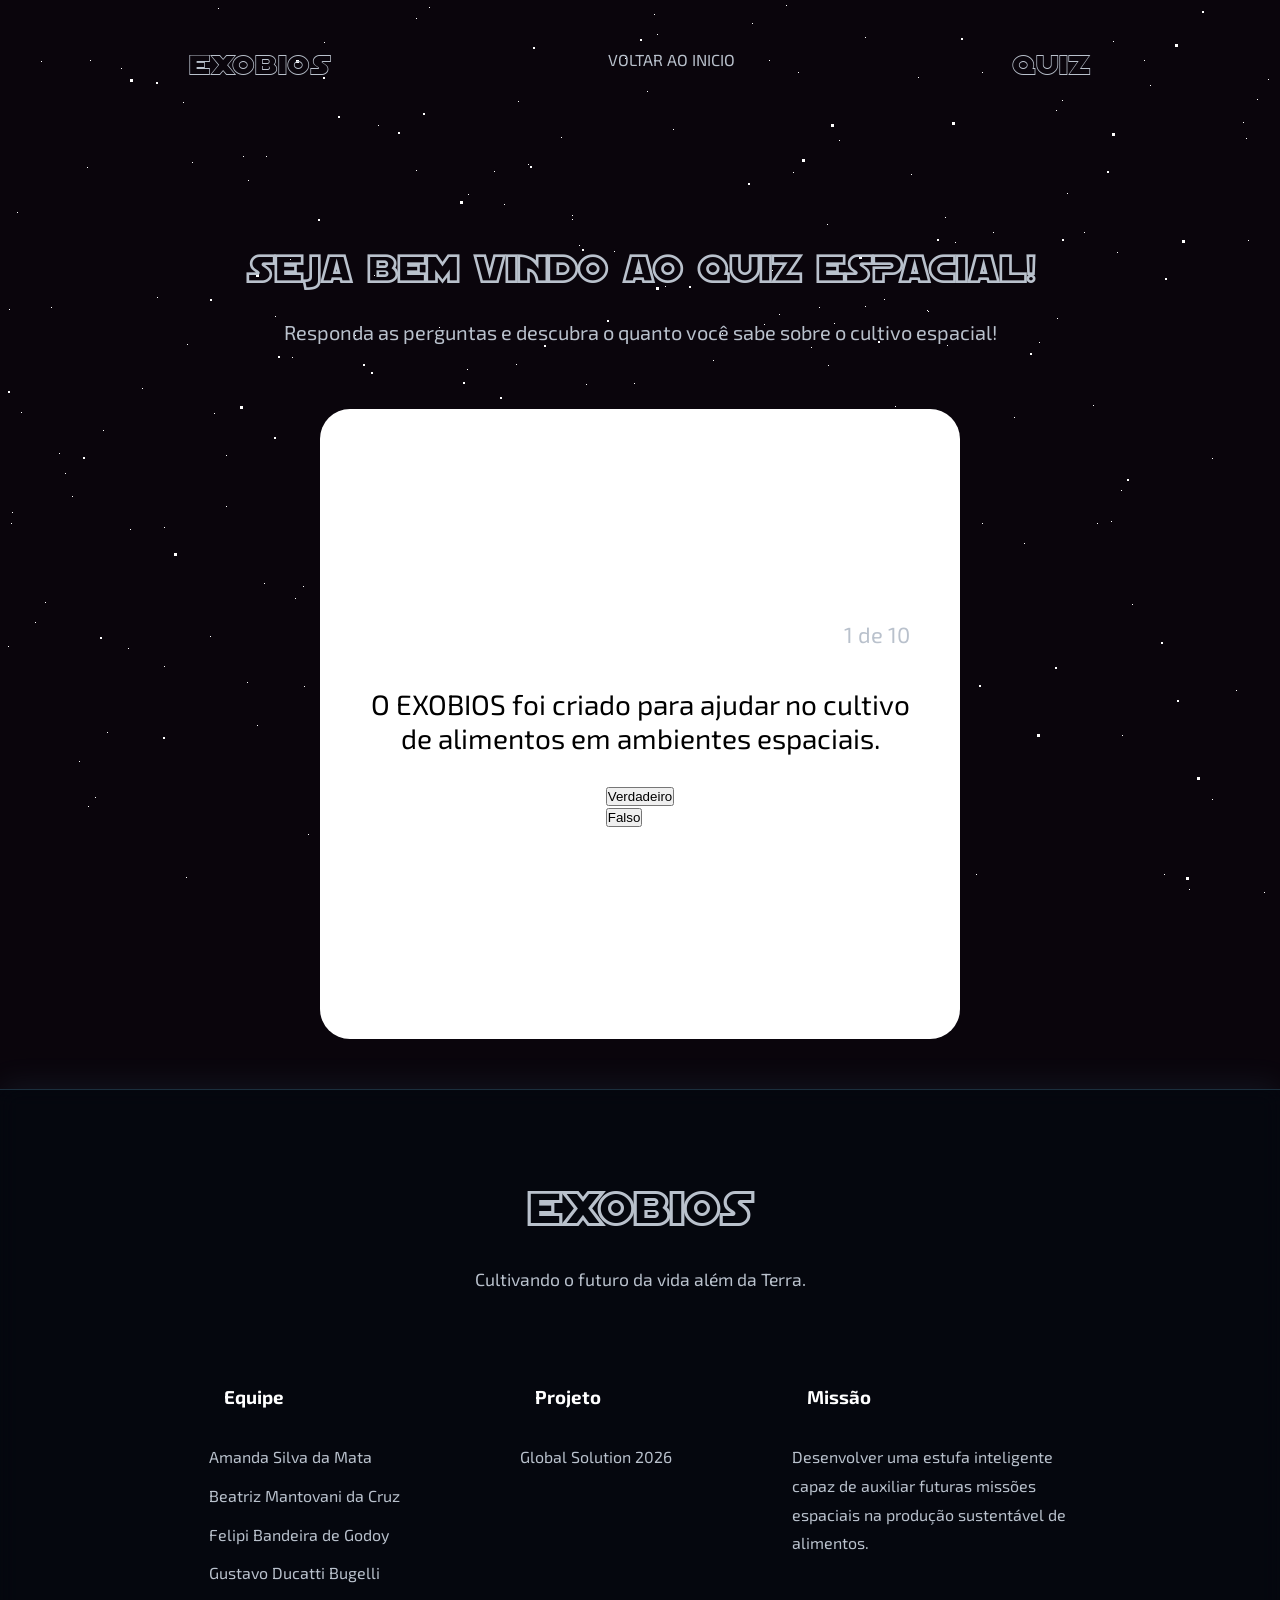
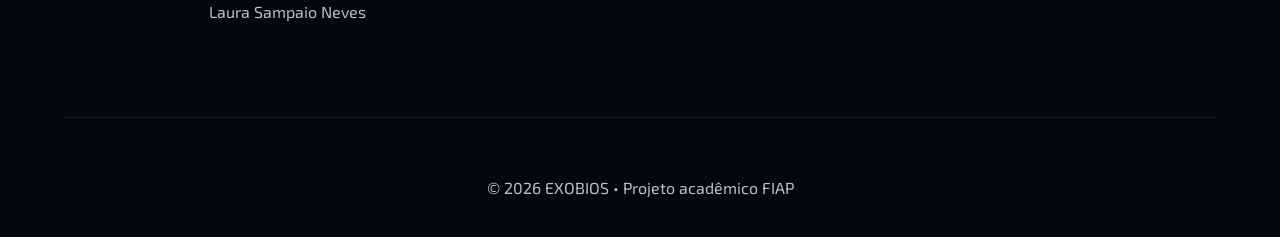
==== commit 33c723c1: "fix: editando subtitulo" ====
--- a/src/pages/quiz.html
+++ b/src/pages/quiz.html
@@ -31,14 +31,13 @@
     <main>
         <section id="inicio-quiz">
             <h1 class="quiz-titulo">SEJA BEM VINDO AO QUIZ ESPACIAL!</h1>
-            <p class="quiz-subtitulo">O EXOBIOS possibilita o cultivo de alimentos fora da Terra.</p>
             <p class="quiz-subtitulo">Responda as perguntas e descubra o quanto você sabe sobre o cultivo espacial!</p>
         </section>
         
 
         <section id="quiz-container">
             <div id="conteudo-quiz">
-                <span class="numero"></span>
+                <p class="numero"></p>
                 <p class="pergunta"></p>
                 <div class="respostas"></div>
             </div>
--- a/src/style/quiz.css
+++ b/src/style/quiz.css
@@ -25,8 +25,8 @@
     align-items: center;
     gap: 20px;
     justify-content: center;
-    background-color: #ff0000;
     height: 70vh;
+    margin-bottom: 50px;
 }
 
 #conteudo-quiz, #resultado-quiz {
@@ -41,6 +41,22 @@
     height: 100%;
 }
 
+.numero {
+    font-size: 22px;
+    color: #B9C1CC;
+    margin-bottom: 10px;
+    text-align: right;
+    width: 90%;
+}
+
+.pergunta {
+    font-size: 28px;
+    color: #000;
+    text-align: center;
+    margin: 30px;
+}
+
 #resultado-quiz {
     display: none;
-}+}
+
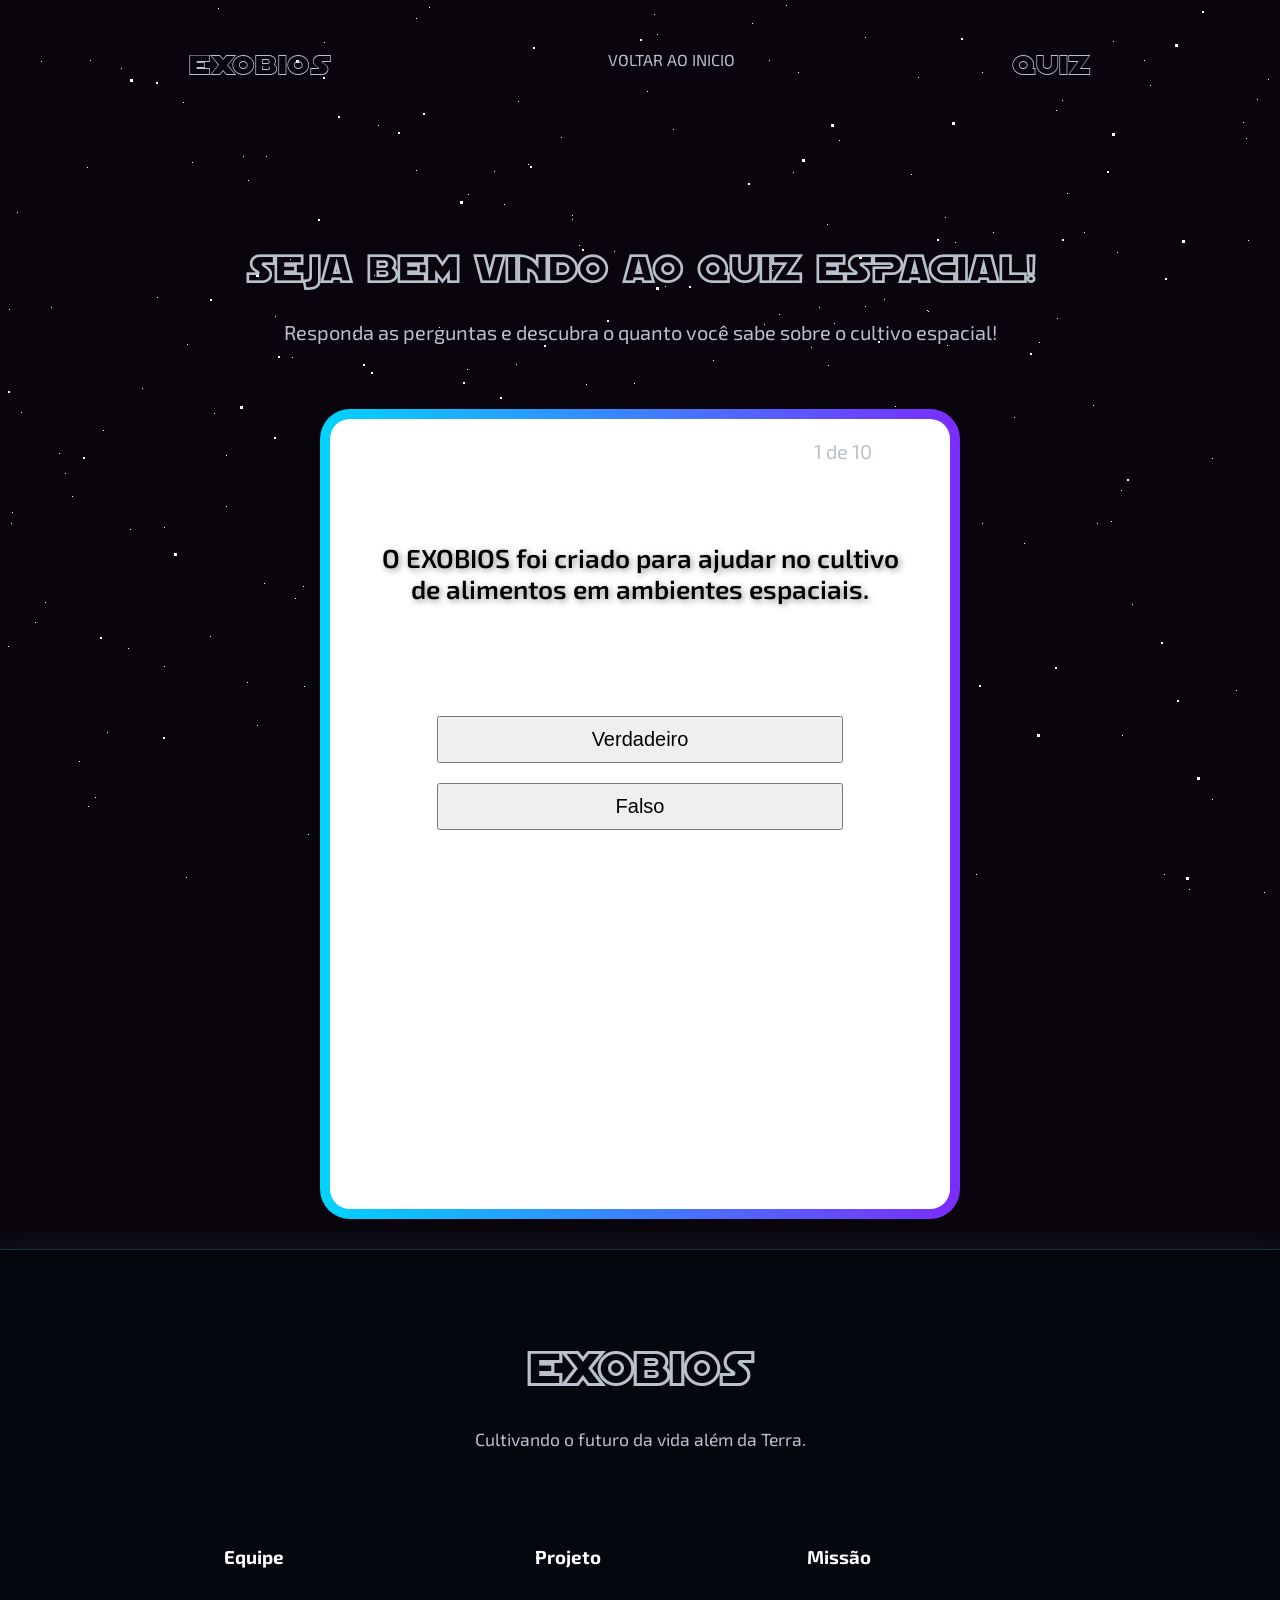
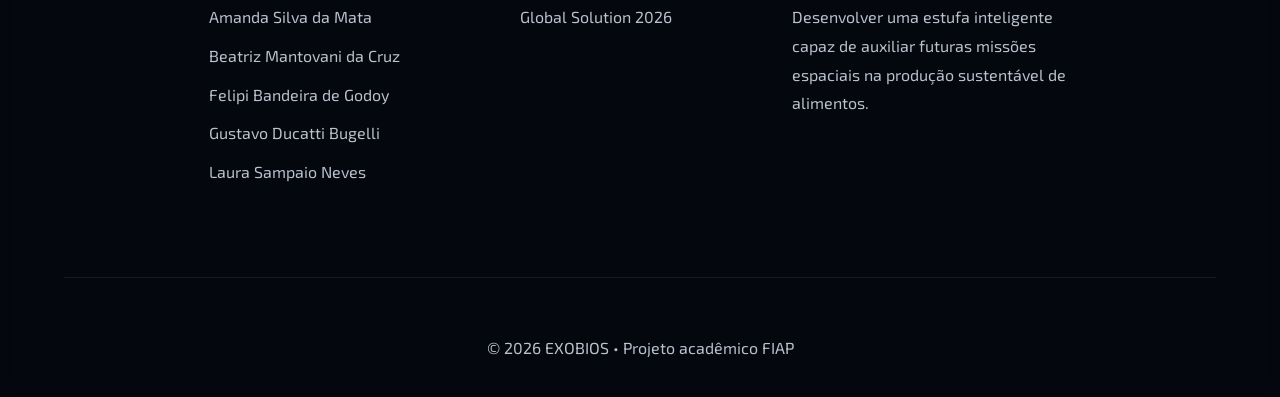
==== commit 0453b31e: "style: estrutura do card montada" ====
--- a/src/pages/quiz.html
+++ b/src/pages/quiz.html
@@ -37,7 +37,7 @@
 
         <section id="quiz-container">
             <div id="conteudo-quiz">
-                <p class="numero"></p>
+                <span class="numero"></span>
                 <p class="pergunta"></p>
                 <div class="respostas"></div>
             </div>
--- a/src/style/quiz.css
+++ b/src/style/quiz.css
@@ -25,8 +25,9 @@
     align-items: center;
     gap: 20px;
     justify-content: center;
-    height: 70vh;
-    margin-bottom: 50px;
+    height: 90vh;
+    margin-bottom: 30px;
+    
 }
 
 #conteudo-quiz, #resultado-quiz {
@@ -39,22 +40,53 @@
     border-radius: 30px;
     width: 50%;
     height: 100%;
+    border: 10px solid transparent;
+    background:
+        linear-gradient(#fff, #fff) padding-box,
+        linear-gradient(90deg, #00d4ff, #7b2cff) border-box;
 }
 
-.numero {
-    font-size: 22px;
-    color: #B9C1CC;
-    margin-bottom: 10px;
+
+
+/* QUIZ */
+
+.numero{
     text-align: right;
-    width: 90%;
+    width: 80%;
+    font-size: 20px;
+    height: 10%;
+    /* background-color: rgb(0, 247, 66); */
 }
 
 .pergunta {
-    font-size: 28px;
+    font-size: 26px;
+    text-align: center;
     color: #000;
-    text-align: center;
-    margin: 30px;
+    font-weight: 600;
+    text-shadow: 2px 2px 6px rgba(0, 0, 0, 0.44);
+    padding: 30px;
+    height: 25%;
+    /* background-color: rgb(130, 55, 34); */
+    margin-bottom: 20px;
 }
+
+.respostas {
+    display: flex;
+    flex-direction: column;
+    /* justify-content: space-evenly; */
+    gap: 20px;
+    /* background-color: rgb(0, 247, 66); */
+    width: 70%;
+    height: 65%;
+
+}
+
+.respostas button{
+    width: 100%;
+    padding: 10px;
+    font-size: 20px;
+}
+
 
 #resultado-quiz {
     display: none;
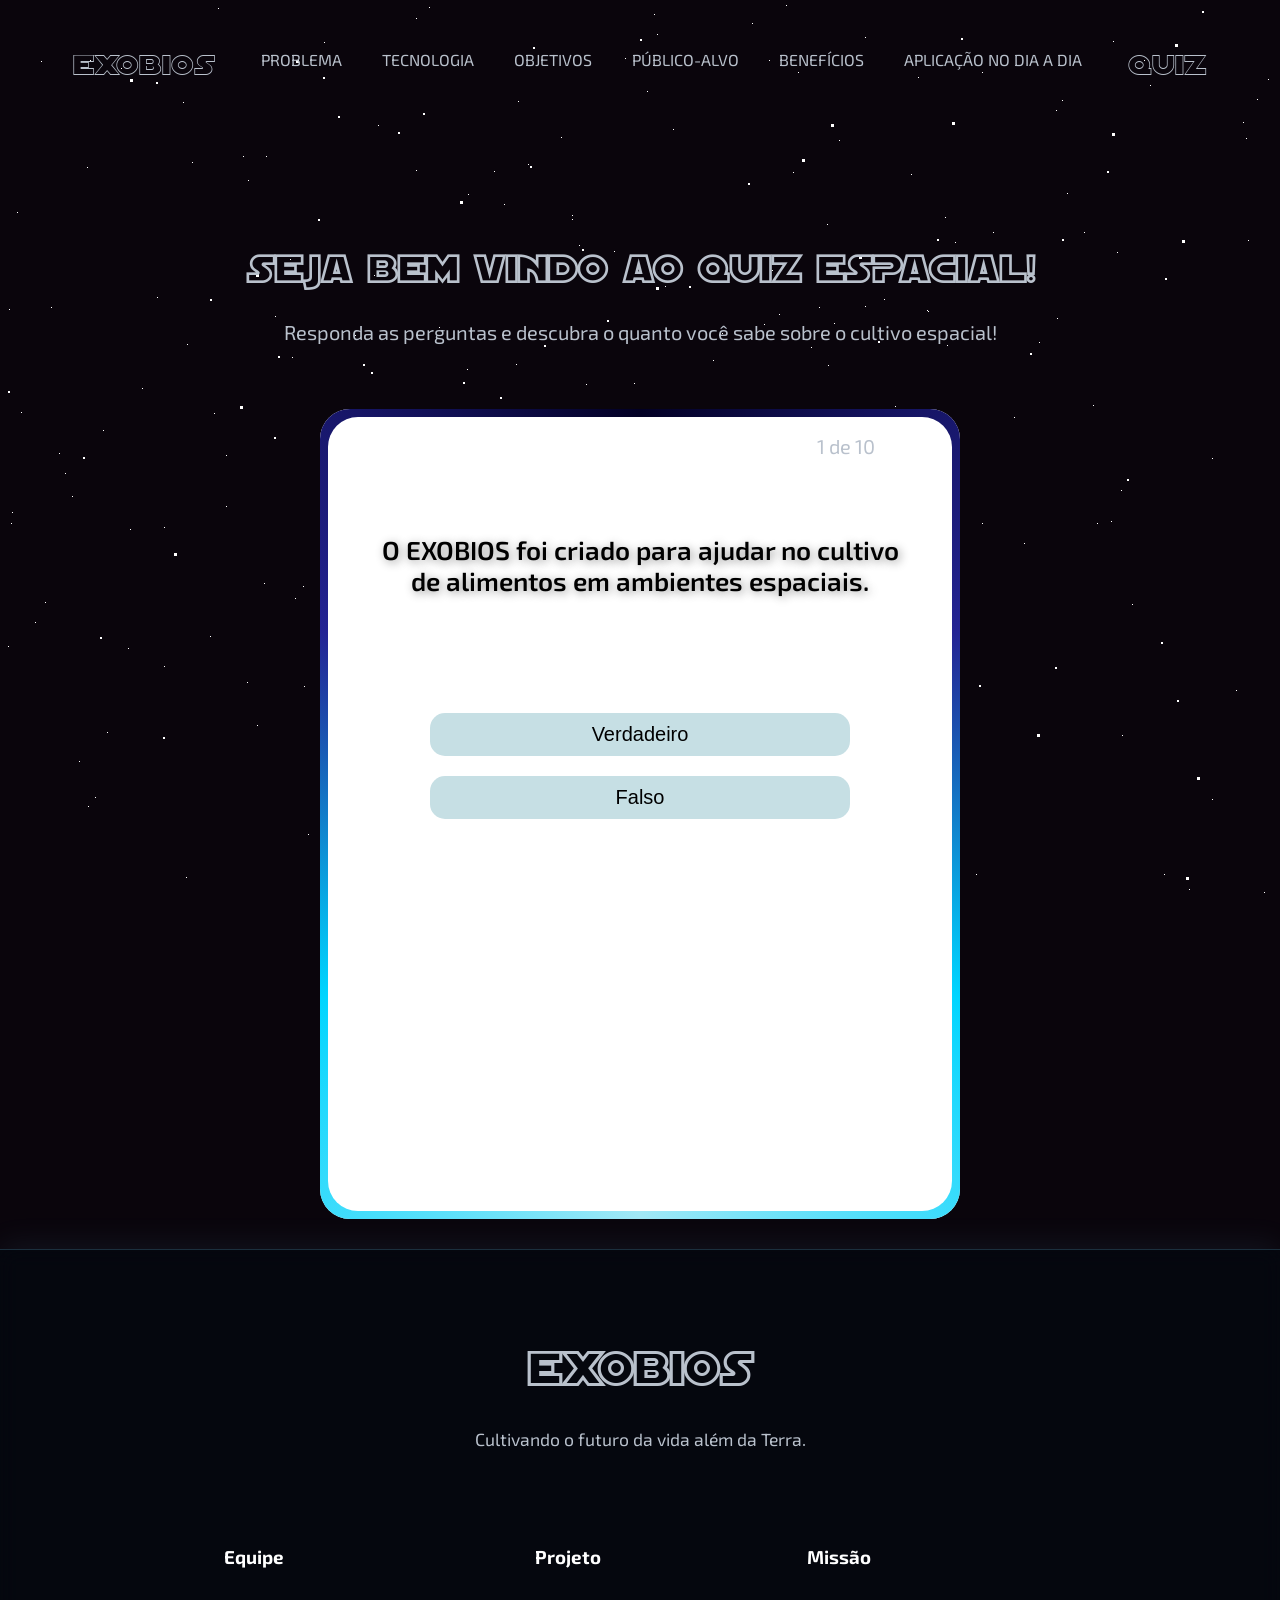
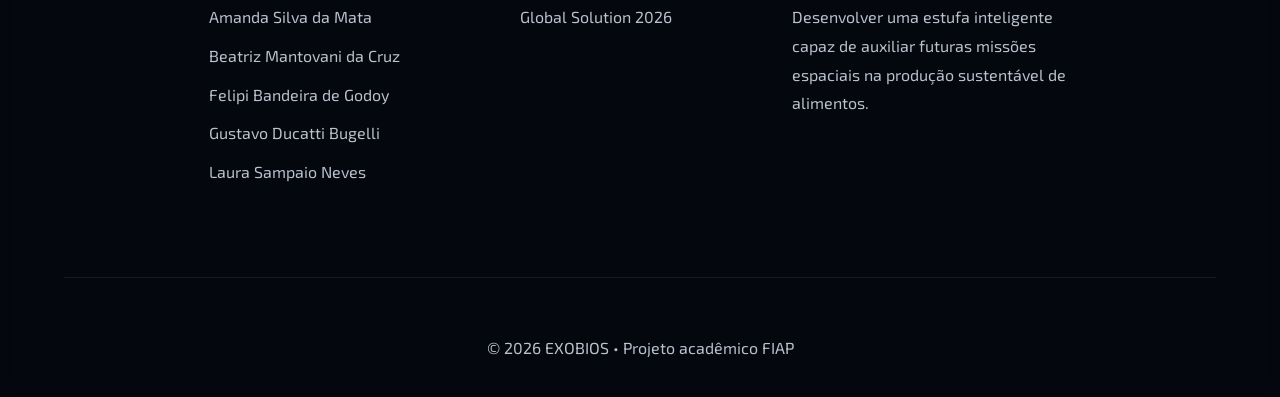
==== commit e311e801: "style: finalizado estilo do card contendo o quiz" ====
--- a/src/pages/quiz.html
+++ b/src/pages/quiz.html
@@ -21,7 +21,12 @@
         <div class="menu-container">
             <a href="../../index.html" class="exobios-home">EXOBIOS</a>
             <div class="menu-opcoes">
-                <a href="#problema" class="menu-opcoes-link">VOLTAR AO INICIO</a>
+                <a href="../../index.html#problema" class="menu-opcoes-link">PROBLEMA</a>
+                <a href="../../index.html#tecnologia" class="menu-opcoes-link">TECNOLOGIA</a>
+                <a href="../../index.html#objetivos" class="menu-opcoes-link">OBJETIVOS</a>
+                <a href="../../index.html#publico-alvo" class="menu-opcoes-link">PÚBLICO-ALVO</a>
+                <a href="../../index.html#beneficios" class="menu-opcoes-link">BENEFÍCIOS</a>
+                <a href="../../index.html#aplicacao" class="menu-opcoes-link">APLICAÇÃO NO DIA A DIA</a>
             </div>
             <a href="./quiz.html" class="quiz-home">QUIZ</a>
         </div>
--- a/src/style/quiz.css
+++ b/src/style/quiz.css
@@ -30,20 +30,55 @@
     
 }
 
-#conteudo-quiz, #resultado-quiz {
+#conteudo-quiz,
+#resultado-quiz {
+    position: relative;
     display: flex;
     flex-direction: column;
     align-items: center;
+    justify-content: center;
+
     padding: 20px;
-    justify-content: center;
-    background-color: #fff;
-    border-radius: 30px;
     width: 50%;
     height: 100%;
-    border: 10px solid transparent;
-    background:
-        linear-gradient(#fff, #fff) padding-box,
-        linear-gradient(90deg, #00d4ff, #7b2cff) border-box;
+
+    border-radius: 30px;
+    overflow: hidden;
+    background: #fff;
+}
+
+#conteudo-quiz::before,
+#resultado-quiz::before {
+    content: "";
+    position: absolute;
+    inset: -200%; /* para garantir que a borda seja visível mesmo durante a rotação */
+    background: conic-gradient(#020024, #242494, #00d5ff, #a2e8f6,  #00d5ff, #242494, #020024 );
+    animation: girar 12s linear infinite;
+}
+
+#conteudo-quiz::after,
+#resultado-quiz::after {
+    content: "";
+    position: absolute;
+    inset: 8px; /* espessura da borda */
+
+    background: #fff;
+    border-radius: 30px;
+}
+
+#conteudo-quiz > *,
+#resultado-quiz > * {
+    position: relative;
+    z-index: 1;
+}
+
+@keyframes girar {
+    from {
+        transform: rotate(0deg);
+    }
+    to {
+        transform: rotate(360deg);
+    }
 }
 
 
@@ -53,6 +88,7 @@
 .numero{
     text-align: right;
     width: 80%;
+    padding: 5px;
     font-size: 20px;
     height: 10%;
     /* background-color: rgb(0, 247, 66); */
@@ -63,7 +99,7 @@
     text-align: center;
     color: #000;
     font-weight: 600;
-    text-shadow: 2px 2px 6px rgba(0, 0, 0, 0.44);
+    text-shadow: 2px 2px 10px rgba(0, 0, 0, 0.44);
     padding: 30px;
     height: 25%;
     /* background-color: rgb(130, 55, 34); */
@@ -85,10 +121,46 @@
     width: 100%;
     padding: 10px;
     font-size: 20px;
+    background-color: #c6dfe4;
+    border-radius: 15px;
+    transition: 0.3s;
+    border: none;
 }
 
+.respostas button:hover{
+    background-color: #020024;
+    color: #fff;
+    
+}
+
+
+/* Resultado do quiz  */
 
 #resultado-quiz {
     display: none;
 }
 
+.resultado-titulo {
+    font-family: "Exo 2", sans-serif;
+    font-size: 45px;
+    color: #05005f;
+    text-align: center;
+}
+
+.resultado-subtitulo {
+    font-family: "Exo 2", sans-serif;
+    font-size: 20px;
+    text-align: center;
+    padding: 10px;
+    color: #828282;
+}
+
+#btn-reiniciar-quiz {
+    padding: 10px 20px;
+    font-size: 18px;
+    background-color: #c6dfe4;
+    border-radius: 15px;
+    transition: 0.3s;
+    border: none;
+    margin-top: 20px;
+}
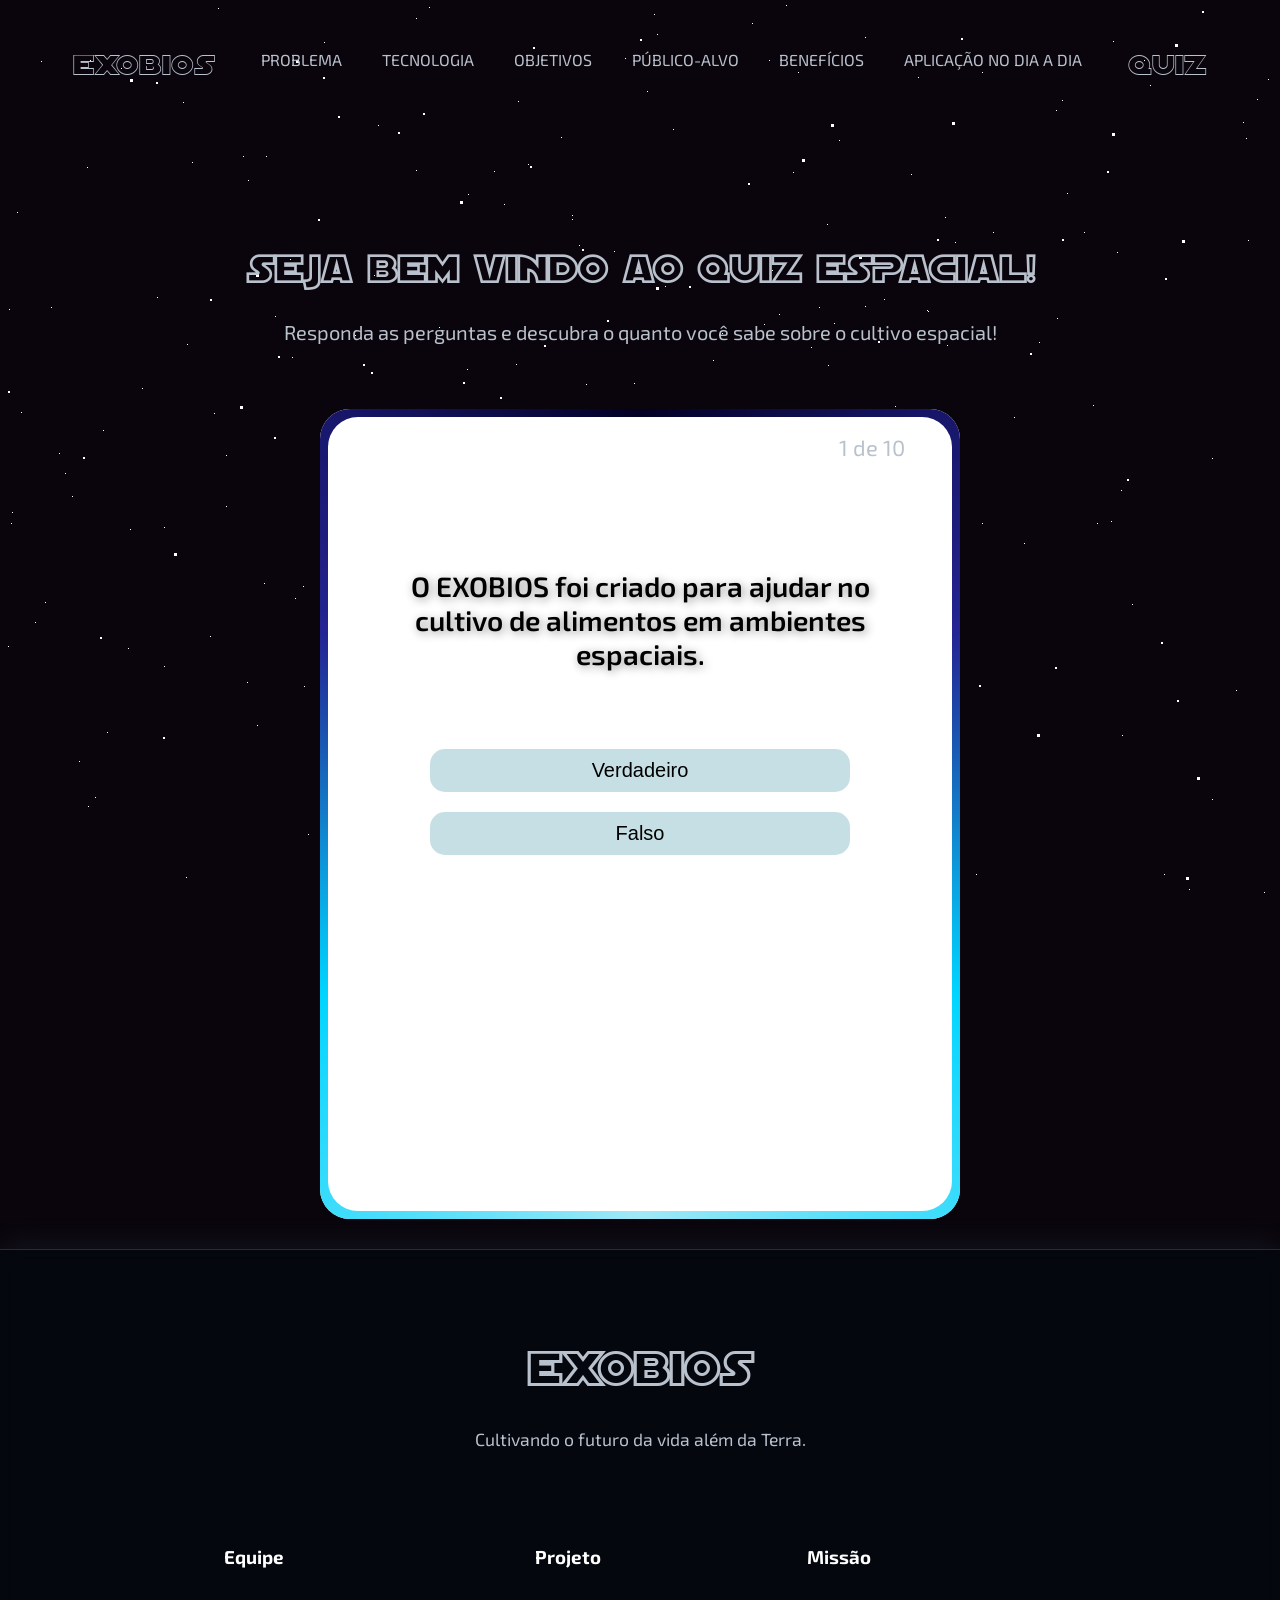
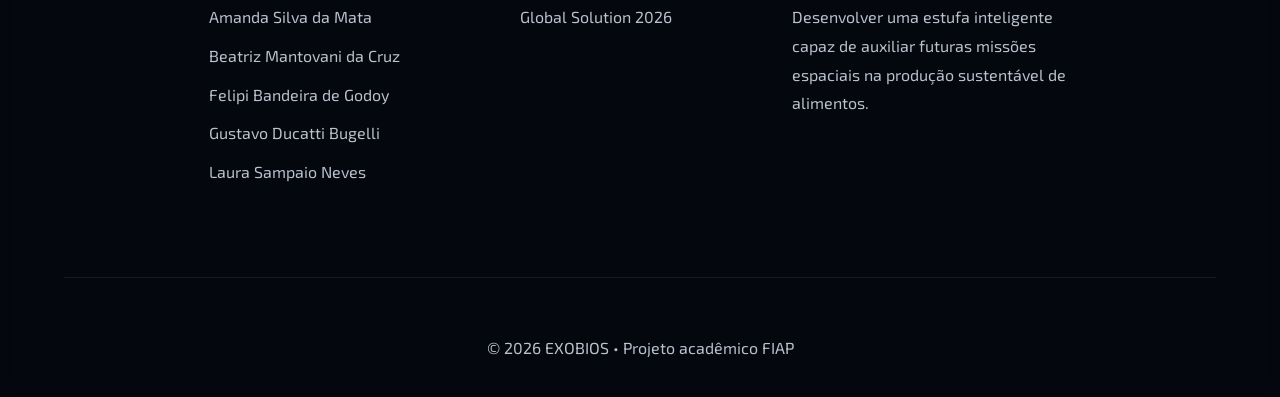
==== commit a94b2860: "fix: resolvendo bug no quiz.css" ====
--- a/src/pages/quiz.html
+++ b/src/pages/quiz.html
@@ -42,7 +42,7 @@
 
         <section id="quiz-container">
             <div id="conteudo-quiz">
-                <span class="numero"></span>
+                <p class="numero"></p>
                 <p class="pergunta"></p>
                 <div class="respostas"></div>
             </div>
--- a/src/style/quiz.css
+++ b/src/style/quiz.css
@@ -117,6 +117,21 @@
 
 }
 
+.numero {
+    font-size: 22px;
+    color: #B9C1CC;
+    margin-bottom: 10px;
+    text-align: right;
+    width: 90%;
+}
+
+.pergunta {
+    font-size: 28px;
+    color: #000;
+    text-align: center;
+    margin: 30px;
+}
+
 .respostas button{
     width: 100%;
     padding: 10px;
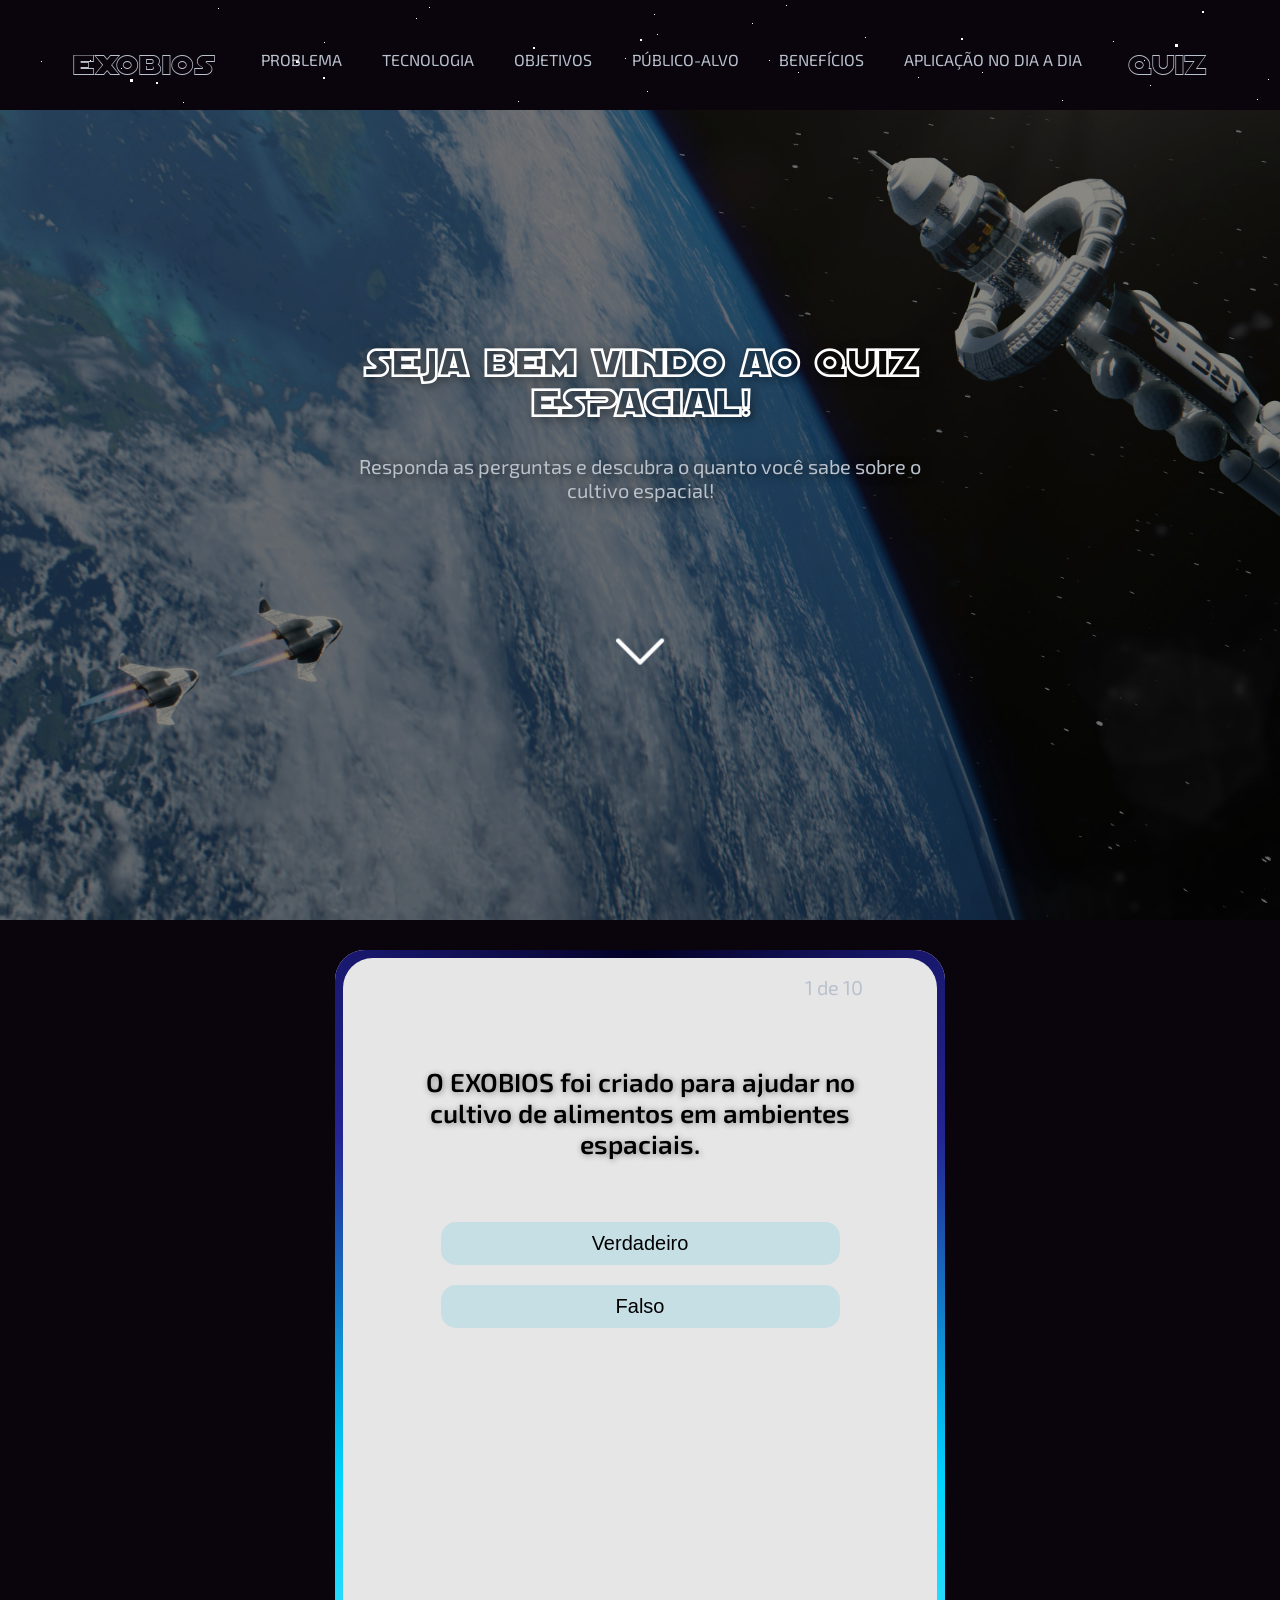
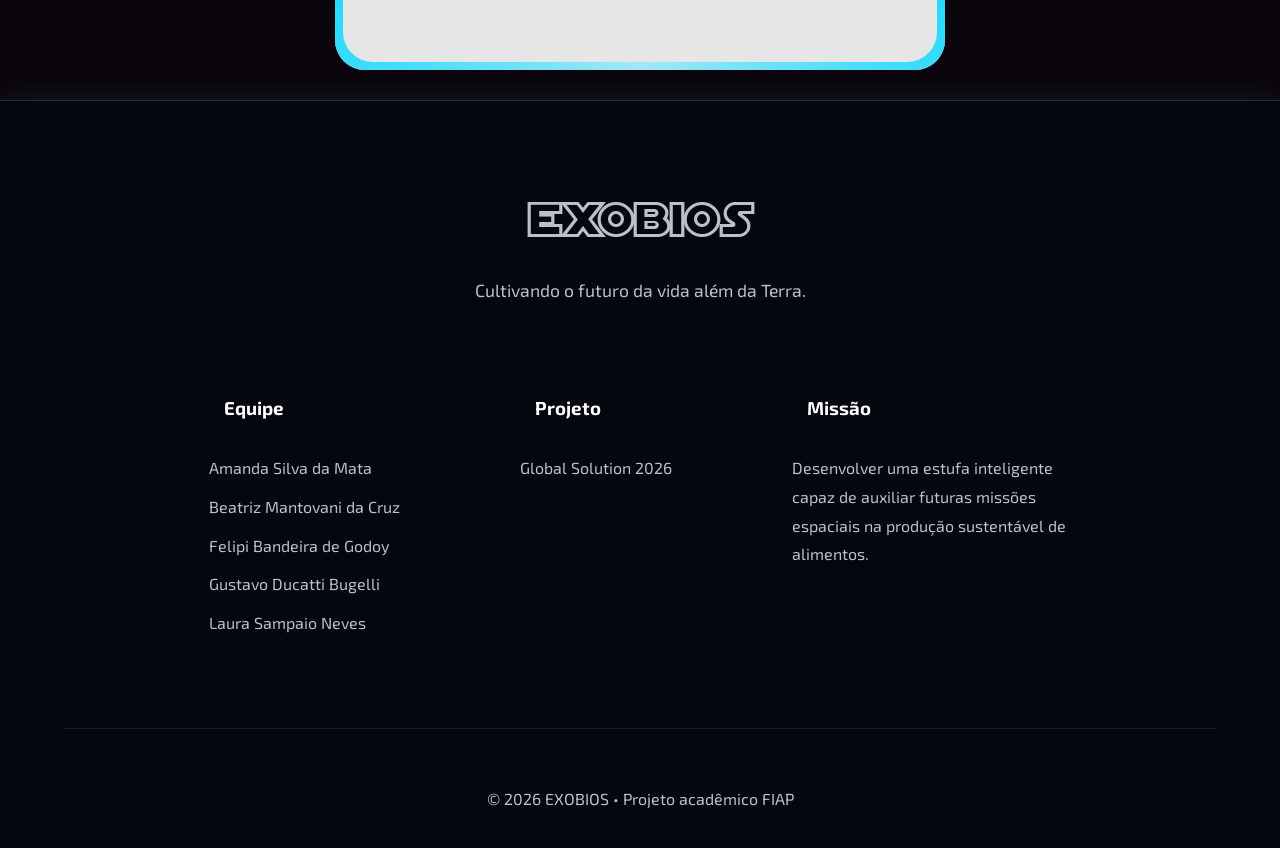
==== commit 55e6e97c: "add: carrossel na parte inicial do quiz" ====
--- a/src/pages/quiz.html
+++ b/src/pages/quiz.html
@@ -5,6 +5,7 @@
     <meta name="viewport" content="width=device-width, initial-scale=1.0">
     <link rel="stylesheet" href="../style/quiz.css">
     <link rel="stylesheet" href="../style/style.css">
+    <link rel="stylesheet" href="../style/slider.css">
     <link rel="preconnect" href="https://fonts.googleapis.com">
     <link rel="preconnect" href="https://fonts.gstatic.com" crossorigin>
     <link href="https://fonts.googleapis.com/css2?family=Exo+2:ital,wght@0,100..900;1,100..900&family=Roboto:ital,wght@0,100..900;1,100..900&display=swap" rel="stylesheet">
@@ -35,8 +36,23 @@
 
     <main>
         <section id="inicio-quiz">
-            <h1 class="quiz-titulo">SEJA BEM VINDO AO QUIZ ESPACIAL!</h1>
-            <p class="quiz-subtitulo">Responda as perguntas e descubra o quanto você sabe sobre o cultivo espacial!</p>
+
+            <div class="carrossel">
+
+                <div class="texto">
+                    <h1 class="quiz-titulo">SEJA BEM VINDO AO QUIZ ESPACIAL!</h1>
+                    <p class="quiz-subtitulo">Responda as perguntas e descubra o quanto você sabe sobre o cultivo espacial!</p>
+
+                    <a href="#quiz-container" class="seta">
+                        <img src="../assets/imgs/seta-para-baixo.png" alt="Seta para baixo">
+                    </a>
+
+                </div>
+
+                <img id="slide" class="slide" src="../assets/imgs/img1.jpg" alt="">
+            </div>
+
+
         </section>
         
 
@@ -99,5 +115,6 @@
     </footer>
 
     <script src="../js/script.js" type="module"></script>
+    <script src="../js/slider.js"></script>
 </body>
 </html>
--- a/src/style/quiz.css
+++ b/src/style/quiz.css
@@ -1,22 +1,3 @@
-#inicio-quiz {
-    padding: 50px;
-}
-
-.quiz-titulo {
-    font-size: 40px;
-    color: #B9C1CC;
-    text-align: center;
-    margin-bottom: 30px;
-}
-
-.quiz-subtitulo {
-    font-family: "Exo 2", sans-serif;
-    font-size: 20px;
-    text-align: center;
-    margin: 15px;
-}
-
-
 /* QUIZ CONTAINER */
 
 #quiz-container {
@@ -25,8 +6,8 @@
     align-items: center;
     gap: 20px;
     justify-content: center;
-    height: 90vh;
-    margin-bottom: 30px;
+    height: 80vh;
+    margin: 30px;
     
 }
 
@@ -44,7 +25,7 @@
 
     border-radius: 30px;
     overflow: hidden;
-    background: #fff;
+    background: #e6e6e6;
 }
 
 #conteudo-quiz::before,
@@ -62,7 +43,7 @@
     position: absolute;
     inset: 8px; /* espessura da borda */
 
-    background: #fff;
+    background: #e6e6e6;
     border-radius: 30px;
 }
 
@@ -99,7 +80,7 @@
     text-align: center;
     color: #000;
     font-weight: 600;
-    text-shadow: 2px 2px 10px rgba(0, 0, 0, 0.44);
+    text-shadow: 1px 1px 6px rgba(0, 0, 0, 0.44);
     padding: 30px;
     height: 25%;
     /* background-color: rgb(130, 55, 34); */
@@ -115,21 +96,6 @@
     width: 70%;
     height: 65%;
 
-}
-
-.numero {
-    font-size: 22px;
-    color: #B9C1CC;
-    margin-bottom: 10px;
-    text-align: right;
-    width: 90%;
-}
-
-.pergunta {
-    font-size: 28px;
-    color: #000;
-    text-align: center;
-    margin: 30px;
 }
 
 .respostas button{
--- a/src/style/style.css
+++ b/src/style/style.css
@@ -604,8 +604,9 @@
 /* efeito de estrelas no fundo :) fim */
 
 header{
-    height: 200px;
+    /* height: 200px; */
     padding: 50px;
+    padding-bottom: 30px;
     font-family: "Exo 2", sans-serif;
 }
 
--- a/src/style/slider.css
+++ b/src/style/slider.css
@@ -0,0 +1,76 @@
+#inicio-quiz {
+    /* padding: 50px; */
+}
+
+.quiz-titulo {
+    font-size: 40px;
+    color: #ffffff;
+    text-align: center;
+    margin-bottom: 30px;
+}
+
+.quiz-subtitulo {
+    font-family: "Exo 2", sans-serif;
+    font-size: 20px;
+    text-align: center;
+    margin: 15px;
+}
+
+.carrossel {
+    position: relative;
+    width: 100%;
+    height: 90vh;
+}
+
+.carrossel::before {
+    content: "";
+    position: absolute;
+    inset: 0;
+    background: rgba(0, 0, 0, 0.463);
+    z-index: 1;
+}
+
+.slide {
+    width: 100%;
+    height: 100%;
+    object-fit: cover;
+}
+
+.texto {
+    position: absolute;
+    top: 50%;
+    left: 50%;
+    transform: translate(-50%, -50%);
+    z-index: 10;
+    text-shadow: 2px 2px 10px rgba(0, 0, 0, 0.636);
+}
+
+.seta{
+    width: 100%;
+    display: flex;
+    flex-direction: column;
+    justify-content: center;
+    align-items: center;
+}
+
+.seta img{
+    width: 70px;
+    height: 70px;
+    cursor: pointer;
+    animation: mexendo 1.5s infinite;
+    margin-top: 100px;
+}
+
+@keyframes mexendo {
+    0%{
+        transform: translateY(0);
+    }
+    
+    50% {
+        transform: translateY(10px);
+    }
+
+    100% {
+        transform: translateY(0);
+    }
+}
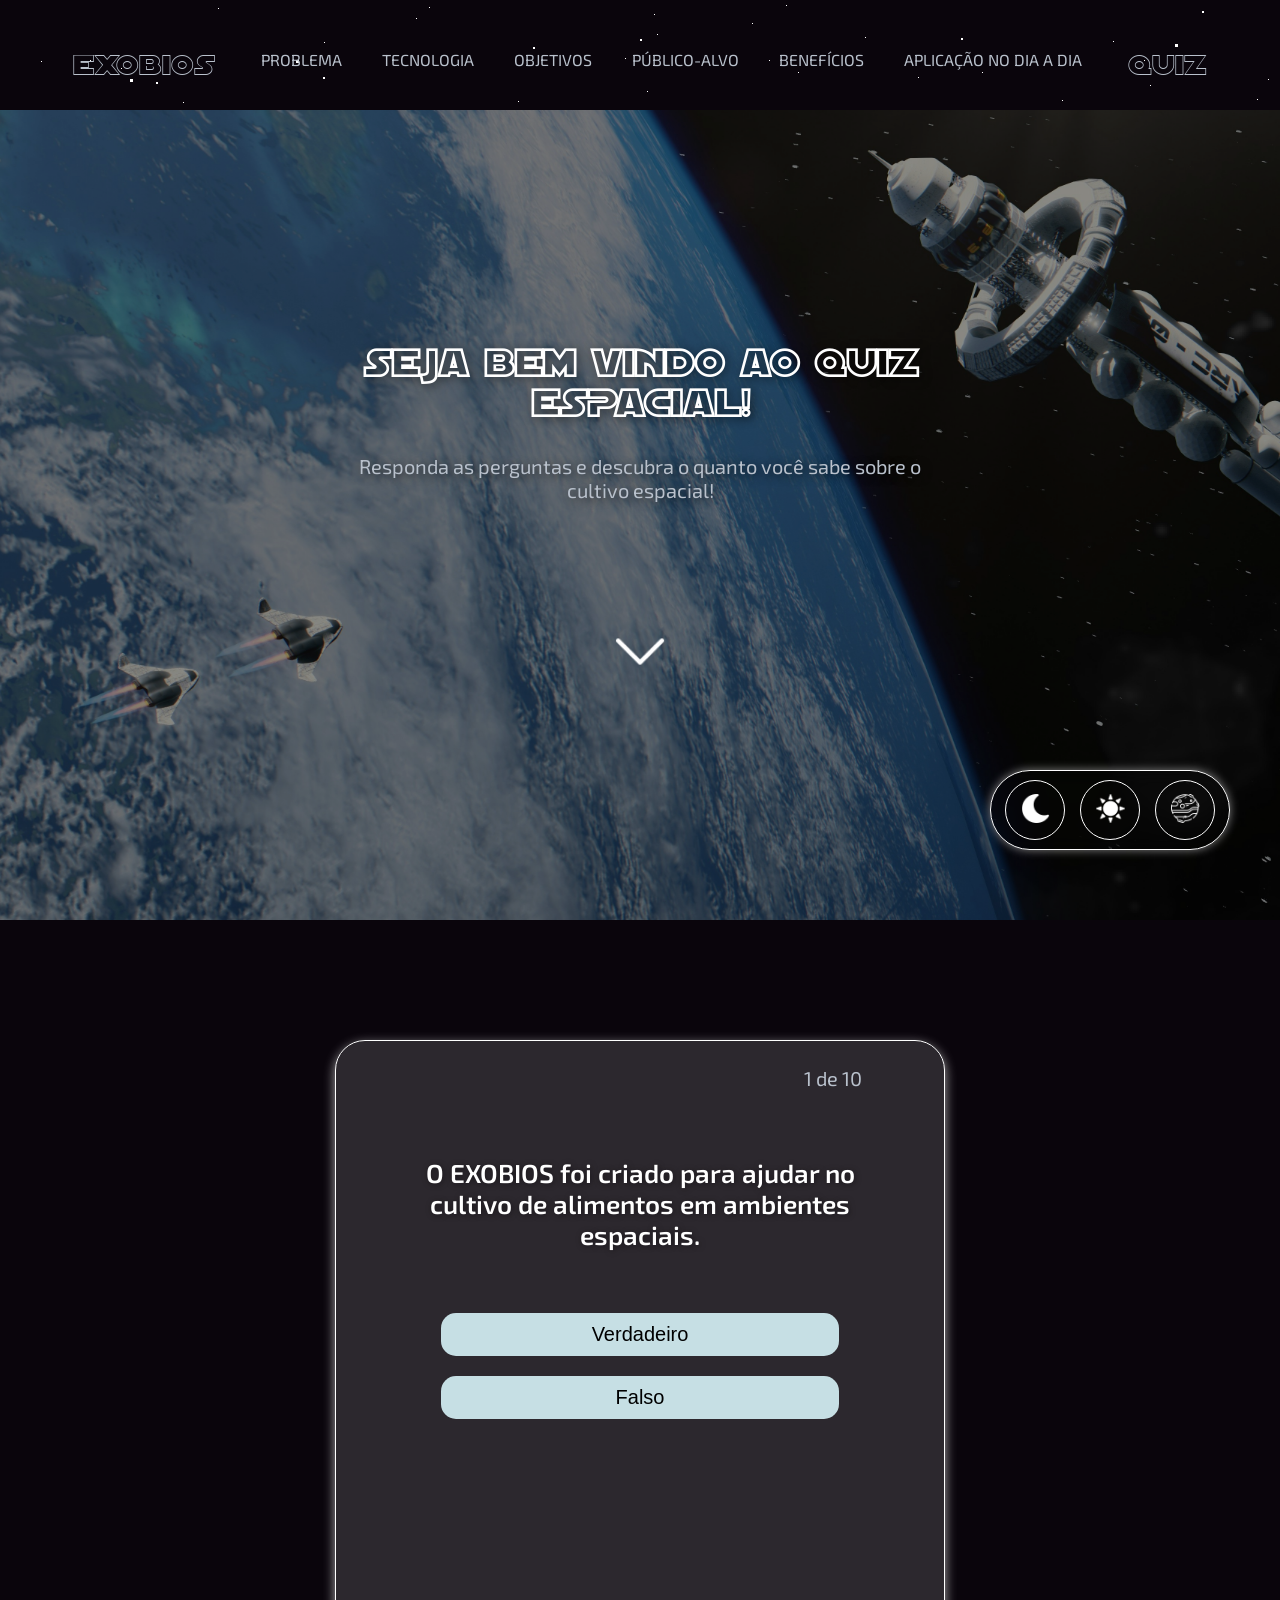
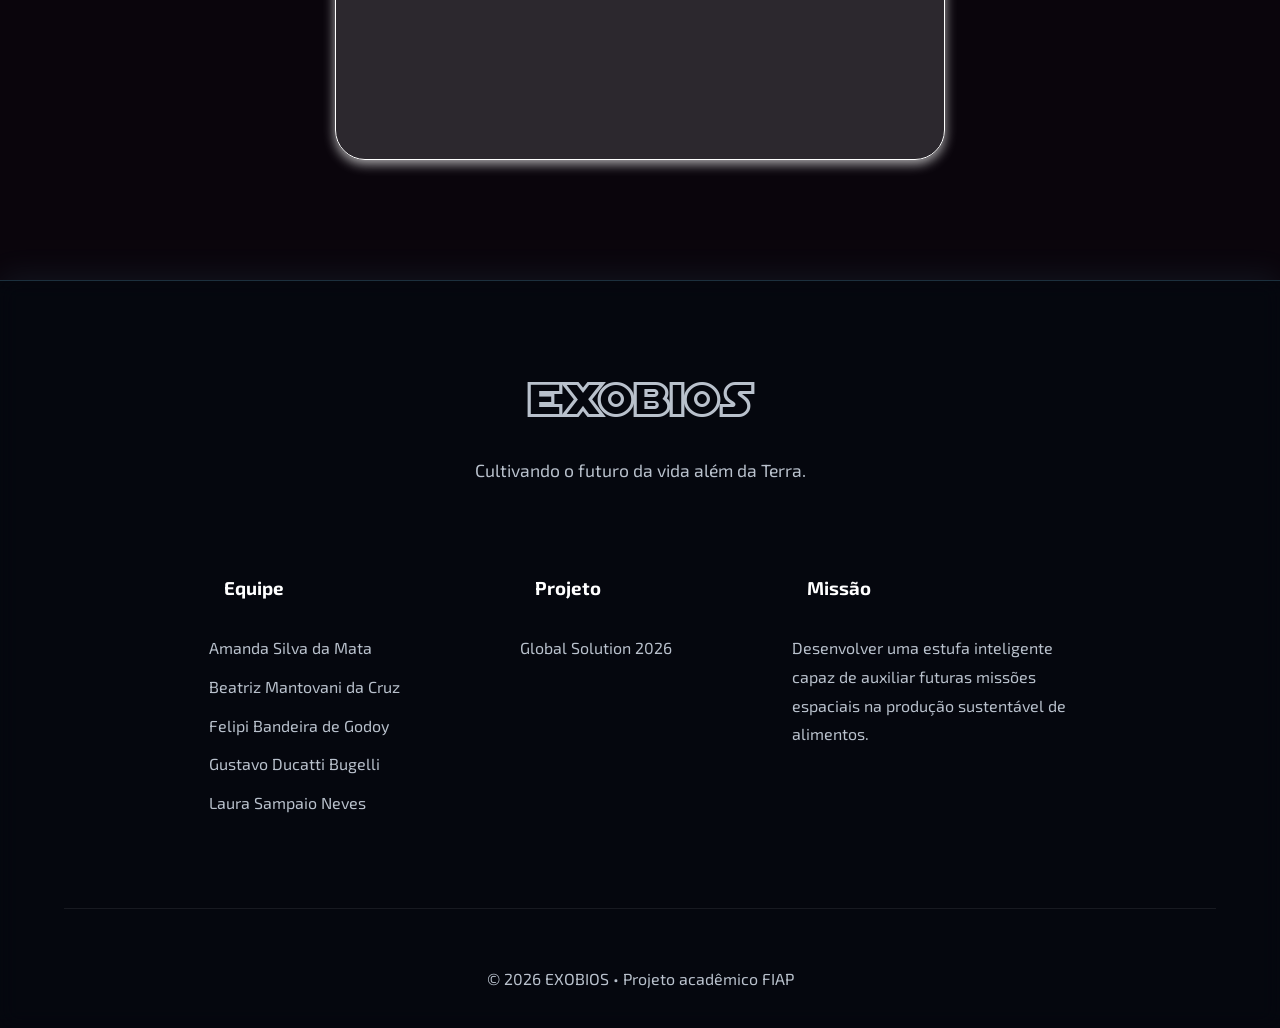
==== commit 9318ad73: "add: adicionado botoes pra trocar a cor do fundo" ====
--- a/src/pages/quiz.html
+++ b/src/pages/quiz.html
@@ -6,6 +6,7 @@
     <link rel="stylesheet" href="../style/quiz.css">
     <link rel="stylesheet" href="../style/style.css">
     <link rel="stylesheet" href="../style/slider.css">
+    <link rel="stylesheet" href="../style/fundo.css">
     <link rel="preconnect" href="https://fonts.googleapis.com">
     <link rel="preconnect" href="https://fonts.gstatic.com" crossorigin>
     <link href="https://fonts.googleapis.com/css2?family=Exo+2:ital,wght@0,100..900;1,100..900&family=Roboto:ital,wght@0,100..900;1,100..900&display=swap" rel="stylesheet">
@@ -71,6 +72,13 @@
         </section>
     </main>
 
+    <section id="modo-fundo">
+        
+        <button class="cor cor1" onclick="trocar('#0A050C')"><img src="../assets/imgs/noite.png" alt="Icone lua"></button>
+        <button class="cor cor2" onclick="trocar('#006e9d')"><img src="../assets/imgs/sol.png" alt="Icone Sol"></button>
+        <button class="cor cor3" onclick="trocar('#3b1802')"><img src="../assets/imgs/marte-icon.png" alt="Icone Marte"></button>
+
+    </section>
 
     <footer class="footer-exobios">
         <div class="footer-topo">
@@ -114,7 +122,10 @@
         </div>
     </footer>
 
+
+
     <script src="../js/script.js" type="module"></script>
     <script src="../js/slider.js"></script>
+    <script src="../js/fundo.js"></script>
 </body>
 </html>
--- a/src/style/quiz.css
+++ b/src/style/quiz.css
@@ -6,14 +6,12 @@
     align-items: center;
     gap: 20px;
     justify-content: center;
-    height: 80vh;
+    height: 100vh;
     margin: 30px;
     
 }
 
-#conteudo-quiz,
-#resultado-quiz {
-    position: relative;
+#conteudo-quiz, #resultado-quiz {
     display: flex;
     flex-direction: column;
     align-items: center;
@@ -21,45 +19,12 @@
 
     padding: 20px;
     width: 50%;
-    height: 100%;
-
+    height: 80%;
+    box-shadow: rgba(255, 255, 255, 0.668) 0px 4px 12px;
+    border: 1px solid #fff;
     border-radius: 30px;
-    overflow: hidden;
-    background: #e6e6e6;
-}
-
-#conteudo-quiz::before,
-#resultado-quiz::before {
-    content: "";
-    position: absolute;
-    inset: -200%; /* para garantir que a borda seja visível mesmo durante a rotação */
-    background: conic-gradient(#020024, #242494, #00d5ff, #a2e8f6,  #00d5ff, #242494, #020024 );
-    animation: girar 12s linear infinite;
-}
-
-#conteudo-quiz::after,
-#resultado-quiz::after {
-    content: "";
-    position: absolute;
-    inset: 8px; /* espessura da borda */
-
-    background: #e6e6e6;
-    border-radius: 30px;
-}
-
-#conteudo-quiz > *,
-#resultado-quiz > * {
-    position: relative;
-    z-index: 1;
-}
-
-@keyframes girar {
-    from {
-        transform: rotate(0deg);
-    }
-    to {
-        transform: rotate(360deg);
-    }
+    background: #ffffff24;
+    /* backdrop-filter: blur(20px); */
 }
 
 
@@ -78,7 +43,7 @@
 .pergunta {
     font-size: 26px;
     text-align: center;
-    color: #000;
+    color: #ffffff;
     font-weight: 600;
     text-shadow: 1px 1px 6px rgba(0, 0, 0, 0.44);
     padding: 30px;
@@ -124,8 +89,12 @@
 .resultado-titulo {
     font-family: "Exo 2", sans-serif;
     font-size: 45px;
-    color: #05005f;
+    color: #7ca9b3;
     text-align: center;
+}
+
+.resultado-titulo b{
+    color: #fff;
 }
 
 .resultado-subtitulo {
@@ -133,7 +102,7 @@
     font-size: 20px;
     text-align: center;
     padding: 10px;
-    color: #828282;
+    color: #aeacac;
 }
 
 #btn-reiniciar-quiz {
--- a/src/style/style.css
+++ b/src/style/style.css
@@ -19,7 +19,7 @@
 }
 
 body{
-    background-color: var(--fundo-body);
+    background: var(--fundo-body);
     color: var(--texto);
     font-family: "Exo 2", sans-serif;
 }
--- a/src/style/fundo.css
+++ b/src/style/fundo.css
@@ -0,0 +1,61 @@
+#modo-fundo{
+    position: fixed;
+    right: 50px;
+    bottom: 50px;
+    width: 240px;
+    height: 80px;
+    background-color: transparent;
+    backdrop-filter: blur(10px);
+    border: 1px solid #fff;
+    z-index: 9999;
+    display: flex;
+    justify-content: center;
+    align-items: center;
+    gap: 15px;
+    border-radius: 50px;
+    box-shadow: 0 0 10px rgba(255, 255, 255, 0.5);
+}
+
+#modo-fundo button{
+    width: 60px;
+    height: 60px;
+    background-color: transparent;
+    border: 1px solid #fff;
+    border-radius: 50%;
+    position: relative;
+    overflow: hidden;
+    z-index: 1;
+}
+
+#modo-fundo img{
+    width: 50%
+}
+
+
+#modo-fundo button::before {
+    content: '';
+    width: 0;
+    height: 60px;
+    border-radius: 50%;
+    position: absolute;
+    top: 0;
+    left: 0;
+    transition: .3s ease;
+    display: block;
+    z-index: 0;
+}
+
+
+#modo-fundo button:hover::before {
+    width: 60px;
+}
+
+#modo-fundo .cor1::before {
+    background-image: linear-gradient(45deg, #0A050C 0%, #020464 100%);
+}
+#modo-fundo .cor2::before {
+    background-image: linear-gradient(45deg, #006e9d 0%, #4db5e1 100%);
+}
+#modo-fundo .cor3::before {
+    background-image: linear-gradient(45deg, #3b1802 0%, #994009 100%);
+}
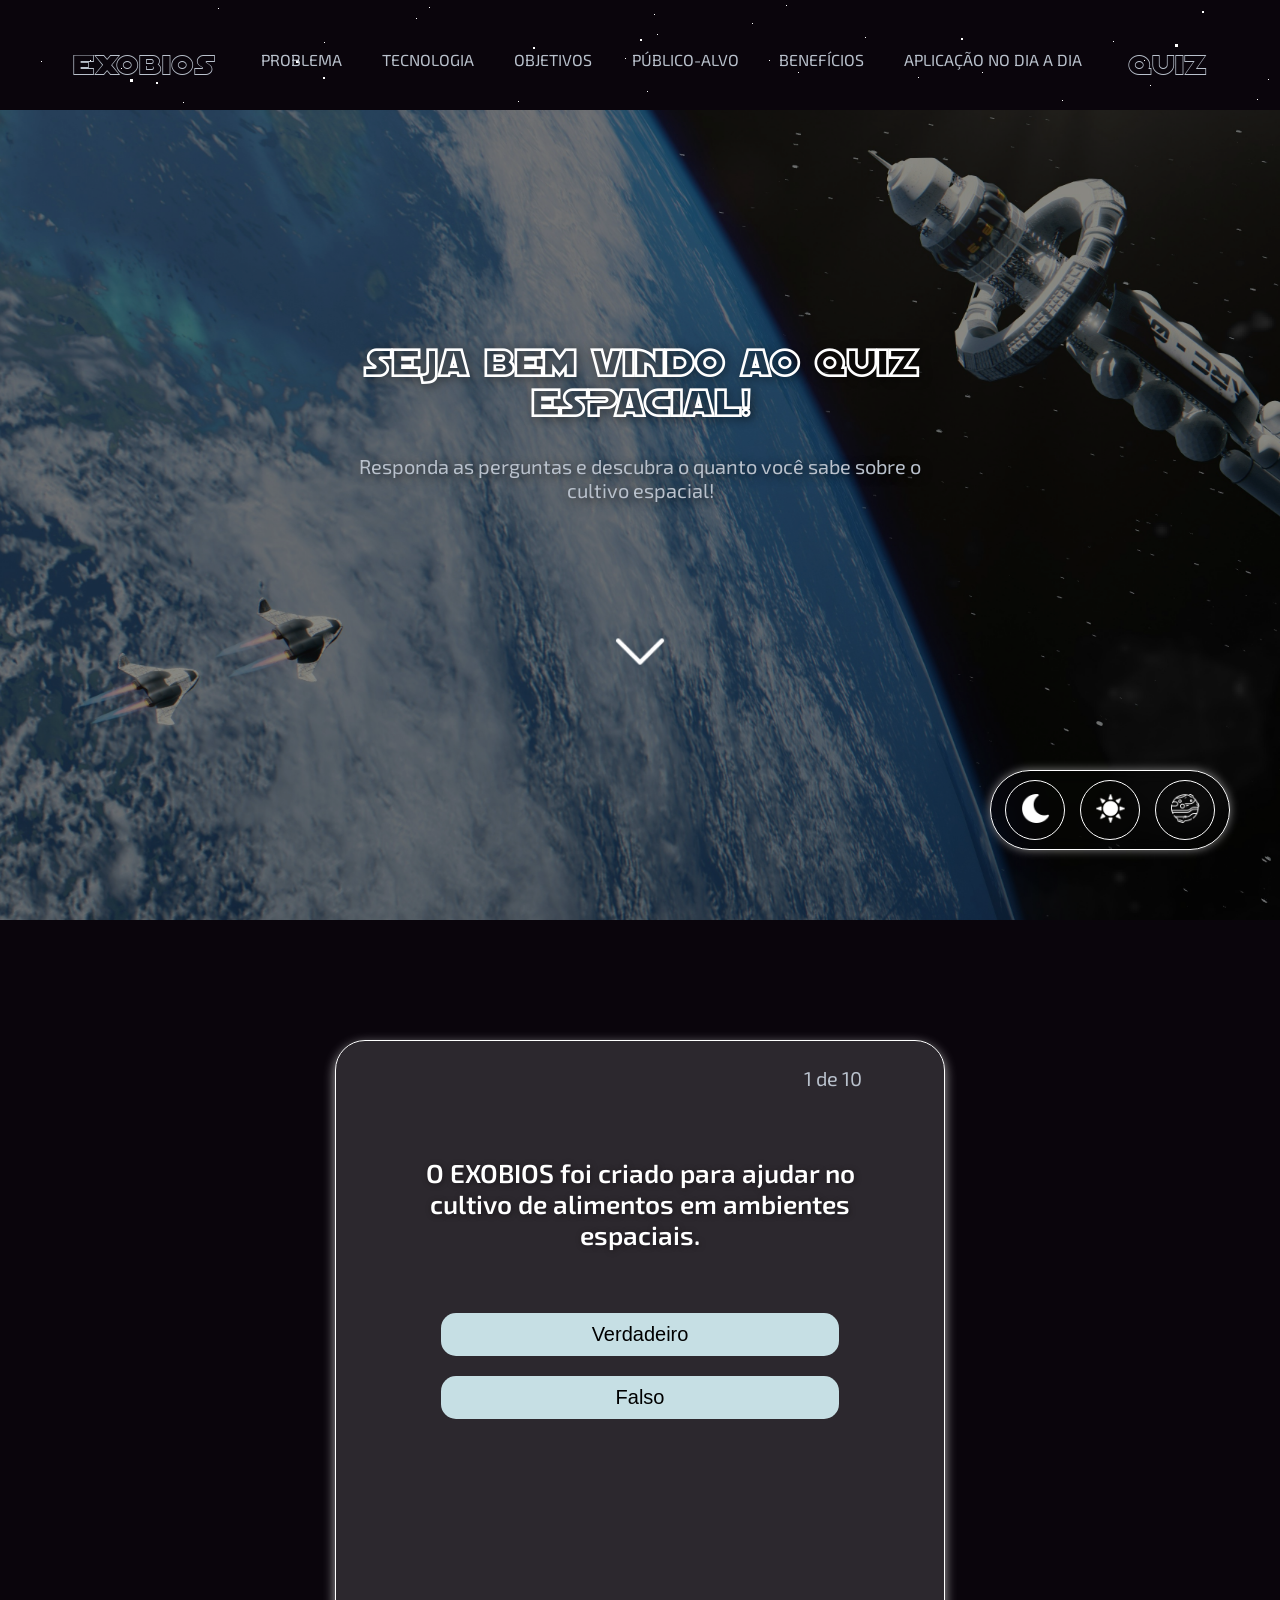
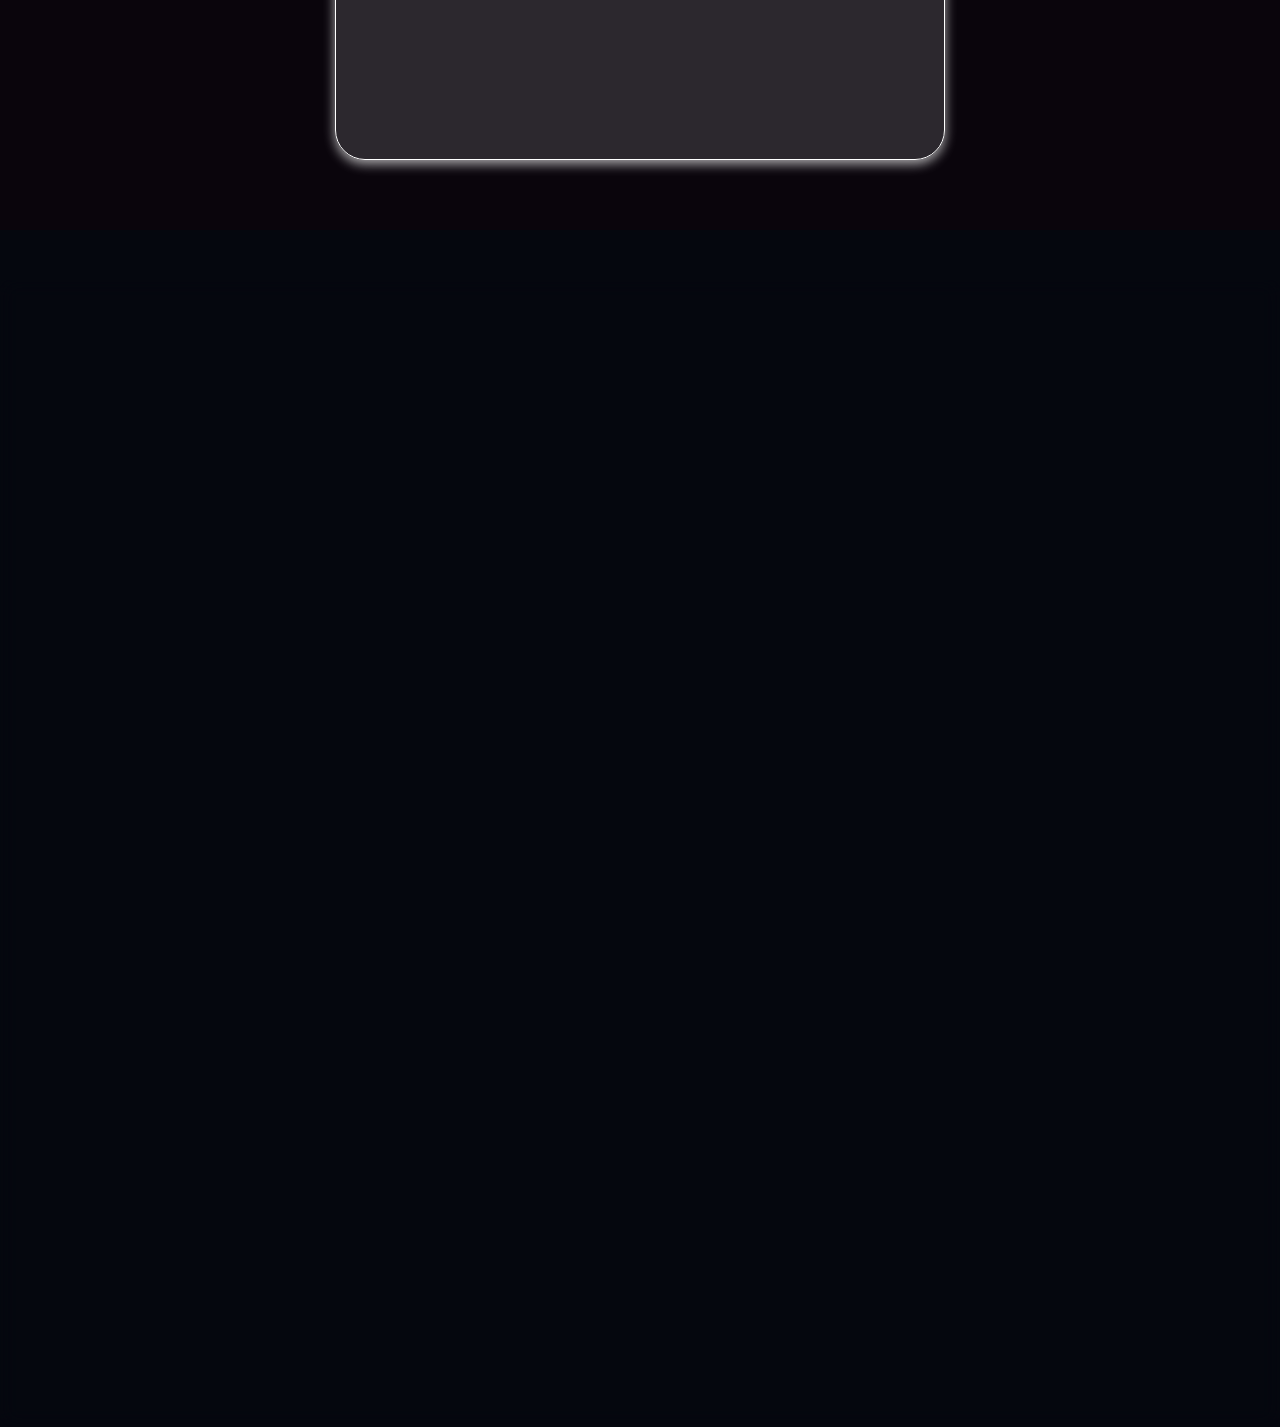
==== commit b462783c: "add: adicionando formulario do footer a pagina do quiz" ====
--- a/src/pages/quiz.html
+++ b/src/pages/quiz.html
@@ -108,6 +108,17 @@
                     futuras missões espaciais na produção sustentável de alimentos.
                 </p>
             </div>
+            <div class="footer-coluna">
+                <h3>Contato</h3>
+                <p>Quer saber mais sobre ou ajudar-nos de alguma forma? Envie uma email:</p>
+
+                <form class="form-contato">
+                    <input type="email" placeholder="Email:" required>
+                    <input type="text" placeholder="Mensagem: " required>
+                    <button type="submit">Enviar</button>
+                </form>
+                
+            </div>
         </div>
         <div class="footer-base">
             <div class="footer-planetas">
--- a/src/style/style.css
+++ b/src/style/style.css
@@ -1167,6 +1167,42 @@
     margin-bottom: 10px;
 }
 
+.footer-coluna input{
+    background-color: transparent;
+    margin-bottom: 10px;
+    font-size: 1rem;
+    padding: 8px 16px;
+    border: 1px solid #fff;
+    border-radius: 20px;
+    color: #fff;
+    width: 100%;
+}
+
+.footer-coluna input:hover, .footer-coluna input:focus{
+    background-color: #fff;
+    color: #000;
+}
+
+.footer-coluna button{
+    background-color: #7ca9b3;
+    margin-bottom: 10px;
+    font-size: 1rem;
+    padding: 8px 16px;
+    border: 1px solid #7ca9b3;
+    border-radius: 20px;
+    color: #fff;
+    width: 100%;
+}
+
+.footer-coluna button:hover{
+    background-color: #477c87;
+}
+
+.footer-coluna button:active{
+    background-color: #0c3942;
+}
+
+
 .footer-base{
     text-align: center;
     border-top: 1px solid rgba(255,255,255,.08);
